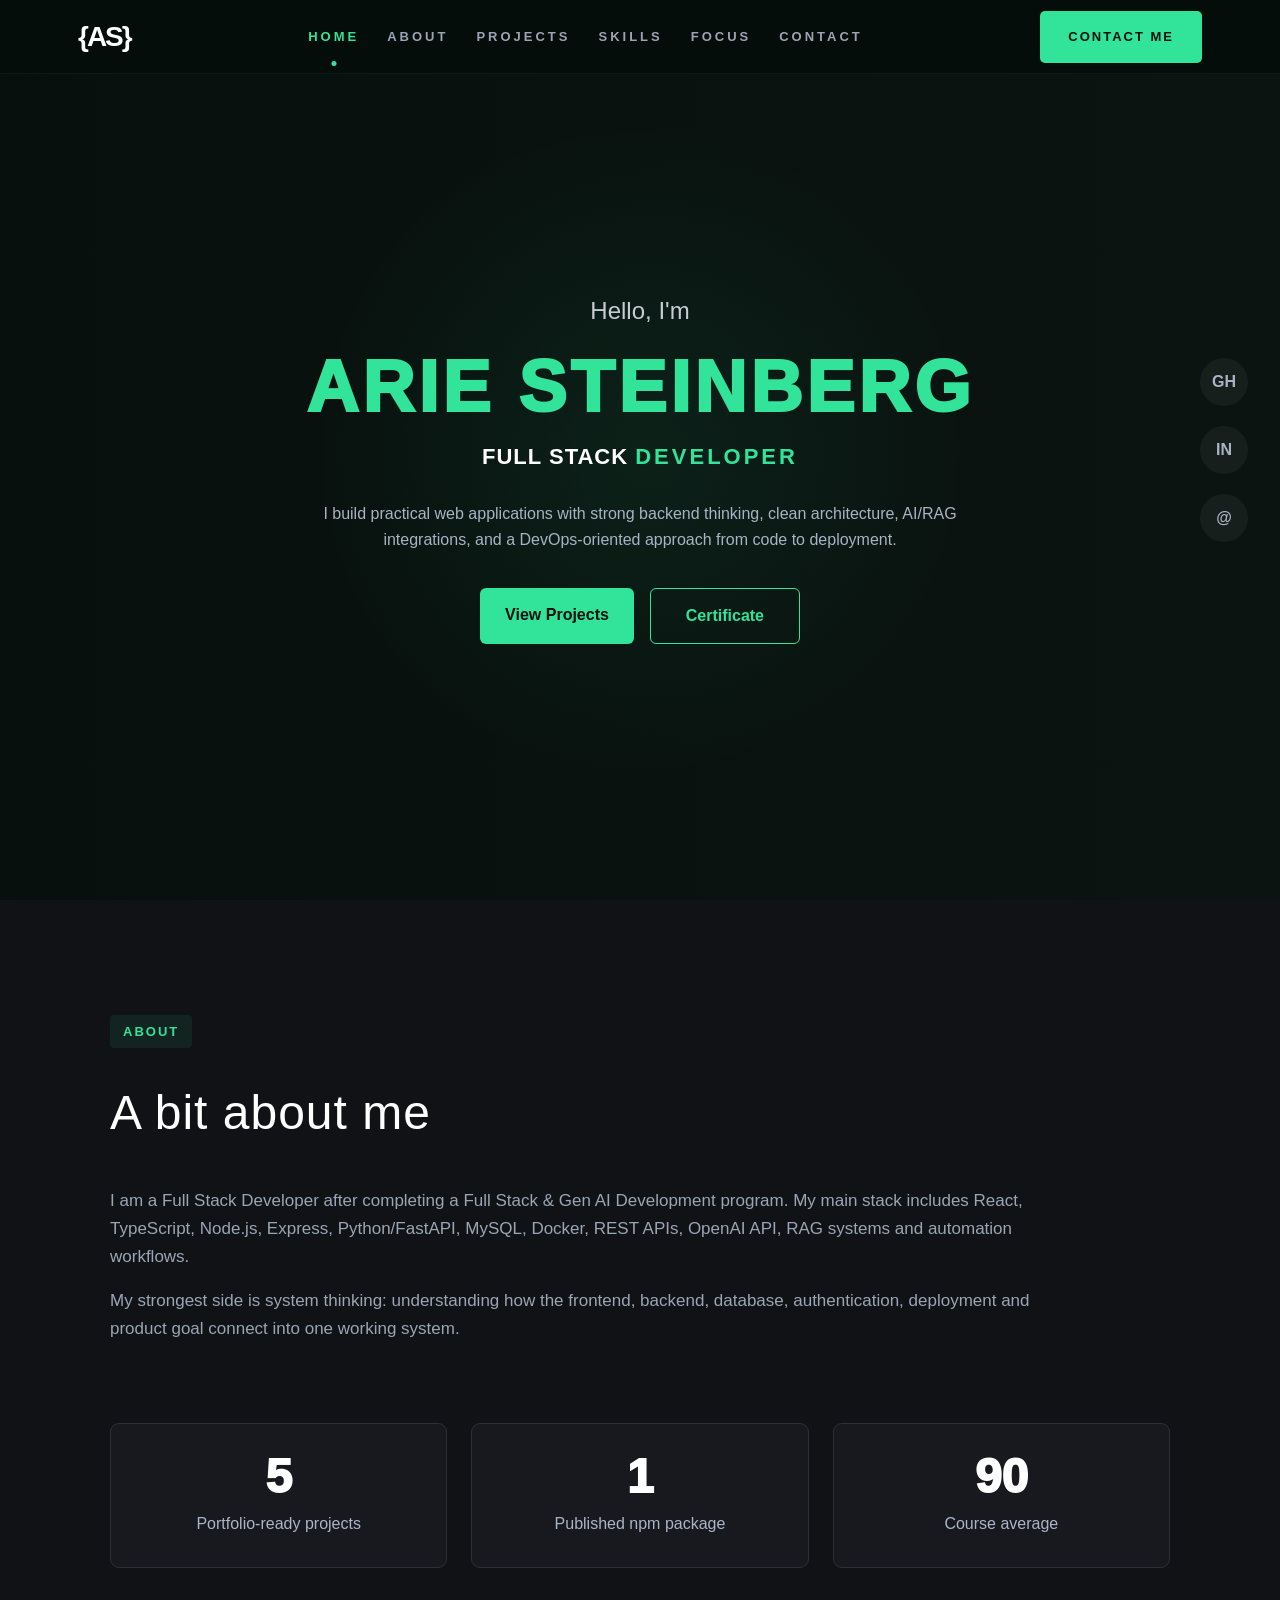
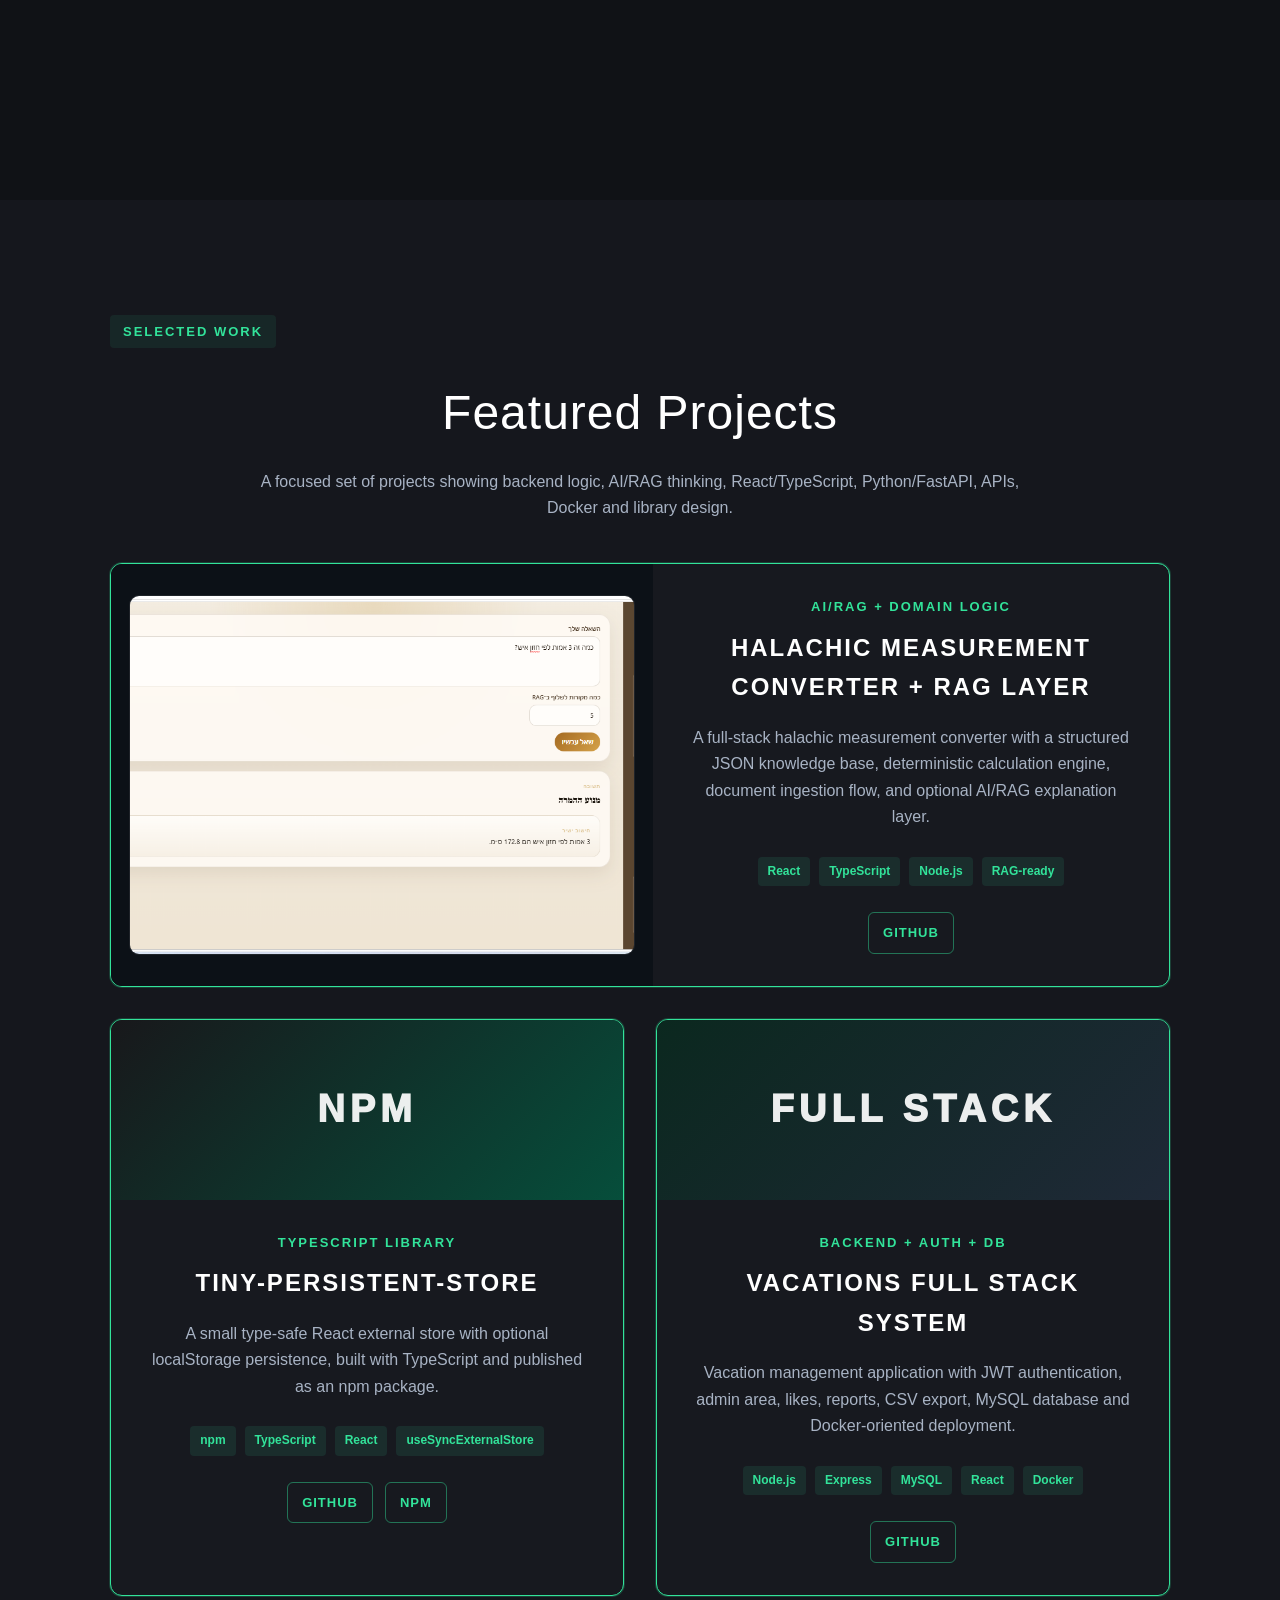
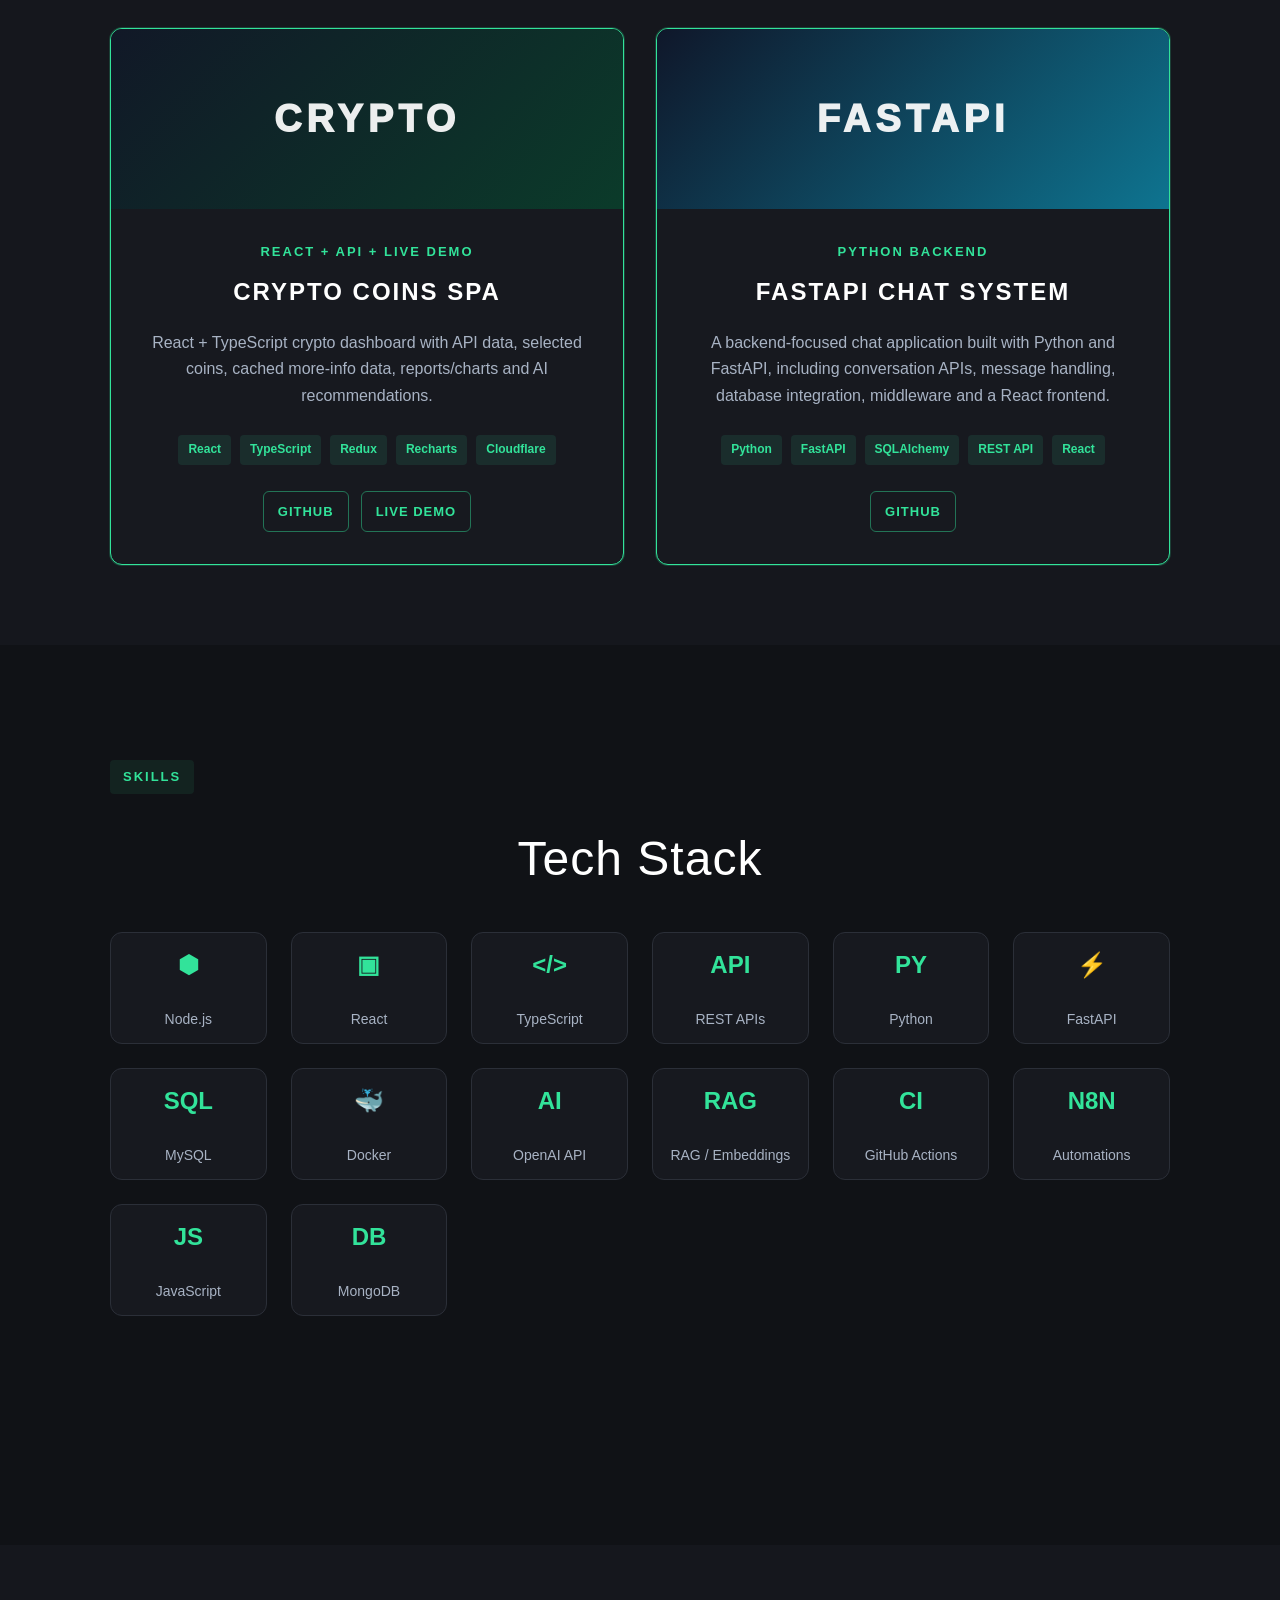
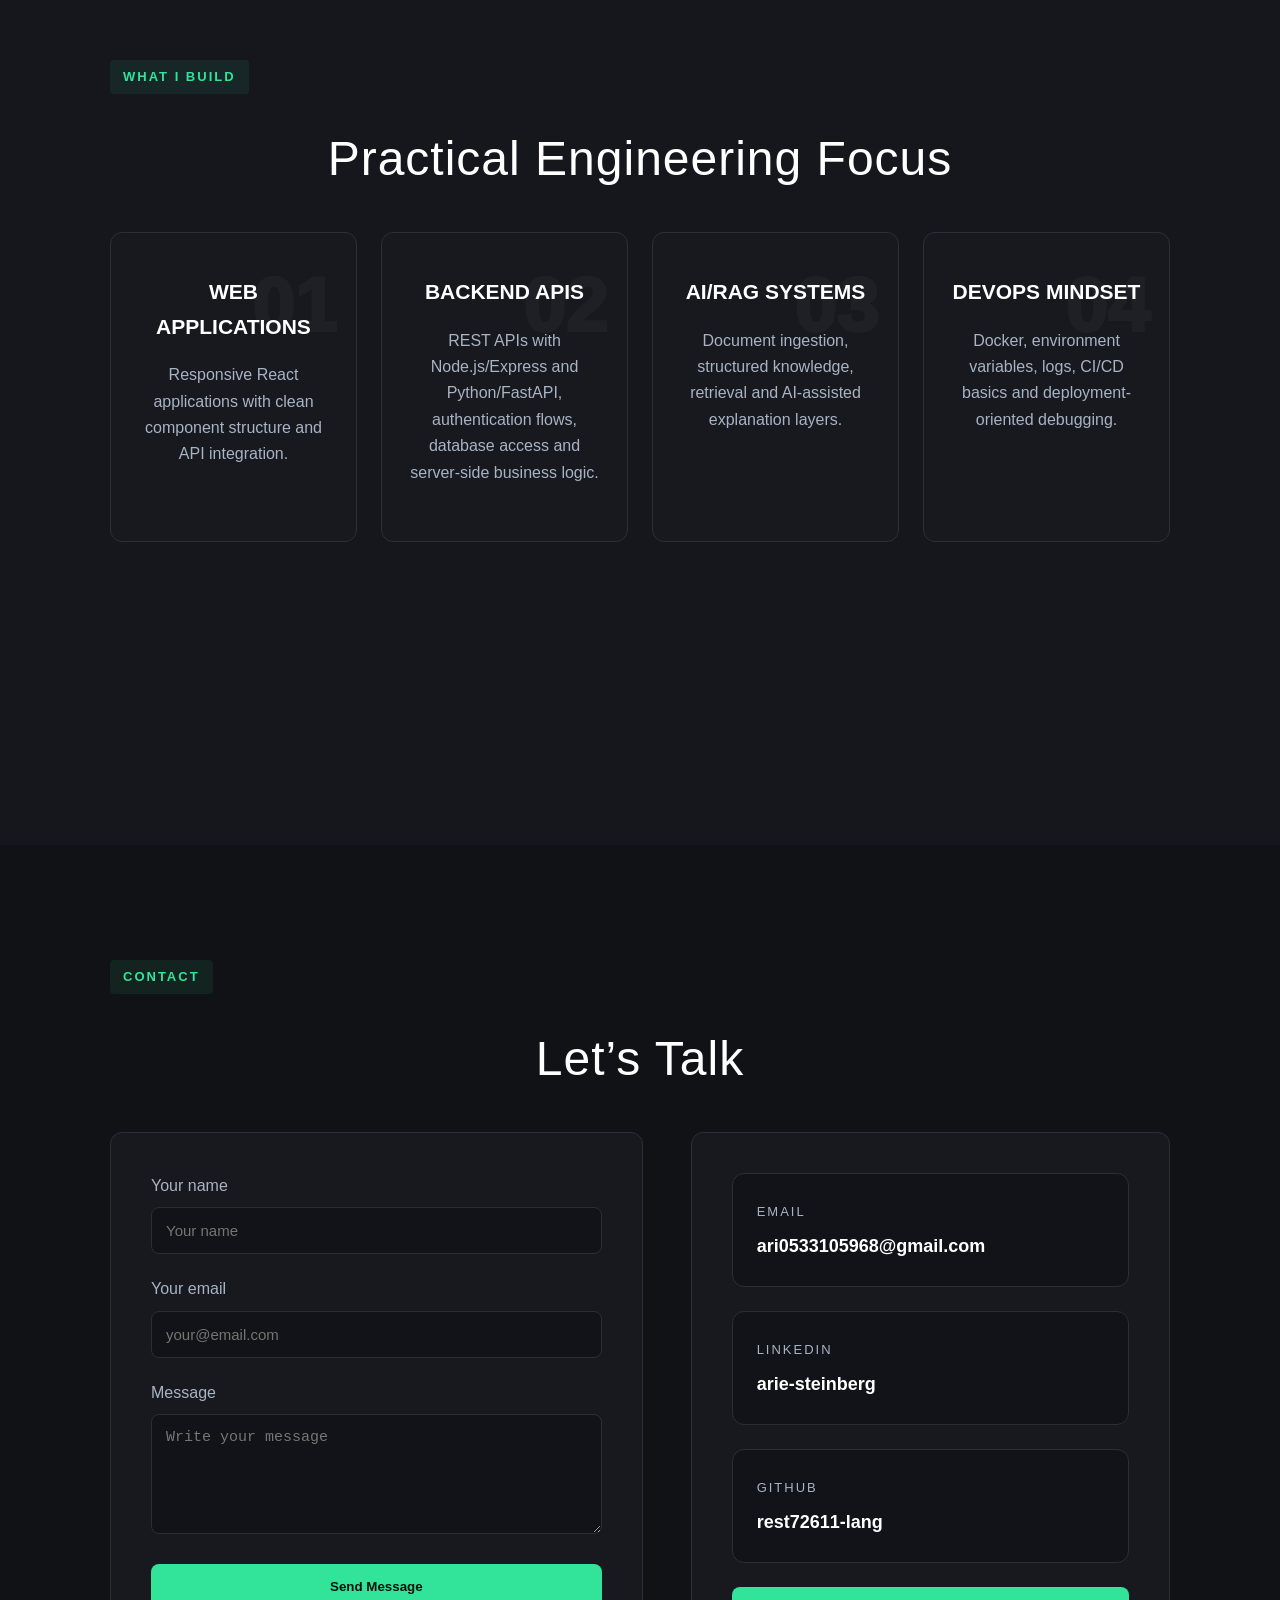
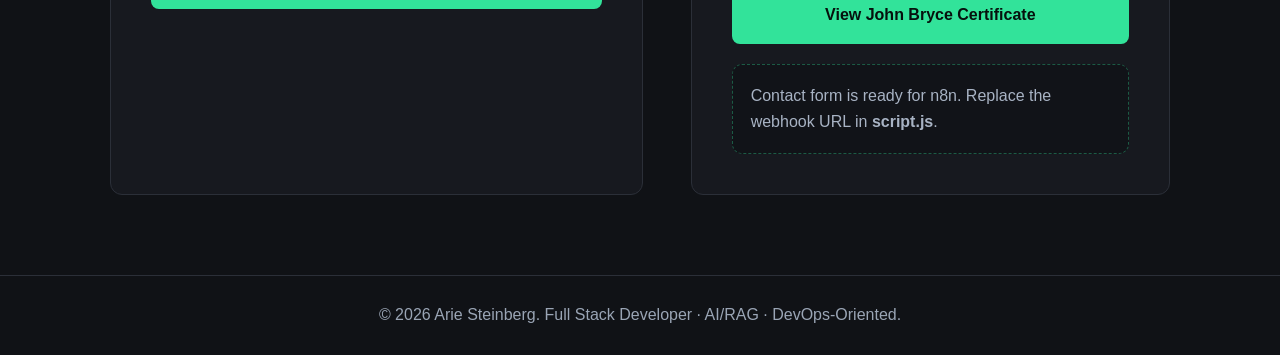
==== index.html @ d35e1383 "Connect contact form to n8n production webhook" ====
<!DOCTYPE html>
<html lang="en">
<head>
  <meta charset="UTF-8" />
  <meta name="viewport" content="width=device-width, initial-scale=1.0" />
  <meta name="description" content="Arie Steinberg - Full Stack Developer focused on React, TypeScript, Node.js, Python/FastAPI, Backend, AI/RAG systems and DevOps-oriented development." />
  <title>Arie Steinberg | Full Stack Developer</title>
  <link rel="stylesheet" href="./styles.css" />
</head>
<body>
  <header class="header">
    <nav class="nav">
      <a href="#home" class="brand">{AS}</a>
      <button class="menu-button" id="menuButton" aria-label="Open menu"><span></span><span></span><span></span></button>
      <div class="nav-links" id="navLinks">
        <a href="#home" class="active">Home</a>
        <a href="#about">About</a>
        <a href="#projects">Projects</a>
        <a href="#skills">Skills</a>
        <a href="#focus">Focus</a>
        <a href="#contact">Contact</a>
      </div>
      <a class="hire-button" href="#contact">Contact Me</a>
    </nav>
  </header>

  <aside class="side-social">
    <a href="https://github.com/rest72611-lang" target="_blank" rel="noreferrer">GH</a>
    <a href="https://www.linkedin.com/in/arie-steinberg-68500a358/" target="_blank" rel="noreferrer">IN</a>
    <a href="mailto:ari0533105968@gmail.com">@</a>
  </aside>

  <main>
    <section id="home" class="hero section">
      <div class="hero-inner">
        <p class="hello">Hello, I'm</p>
        <h1>ARIE STEINBERG</h1>
        <h2>FULL STACK <span>DEVELOPER</span></h2>
        <p class="hero-text">
          I build practical web applications with strong backend thinking, clean architecture,
          AI/RAG integrations, and a DevOps-oriented approach from code to deployment.
        </p>
        <div class="hero-actions">
          <a href="#projects" class="primary-btn">View Projects</a>
          <a href="https://cert.johnbryce.co.il/?id=4pZmQC36uR4WthyLgA3B" target="_blank" rel="noreferrer" class="outline-btn">Certificate</a>
        </div>
      </div>
    </section>

    <section id="about" class="section page-section">
      <div class="container">
        <span class="tag">ABOUT</span>
        <h2 class="section-title">A bit about me</h2>
        <p class="wide-text">
          I am a Full Stack Developer after completing a Full Stack & Gen AI Development program.
          My main stack includes React, TypeScript, Node.js, Express, Python/FastAPI, MySQL, Docker, REST APIs,
          OpenAI API, RAG systems and automation workflows.
        </p>
        <p class="wide-text">
          My strongest side is system thinking: understanding how the frontend, backend, database,
          authentication, deployment and product goal connect into one working system.
        </p>
        <div class="stats-grid">
          <div class="stat-card"><strong>5</strong><span>Portfolio-ready projects</span></div>
          <div class="stat-card"><strong>1</strong><span>Published npm package</span></div>
          <div class="stat-card"><strong>90</strong><span>Course average</span></div>
        </div>
      </div>
    </section>

    <section id="projects" class="section page-section alt">
      <div class="container">
        <span class="tag">SELECTED WORK</span>
        <h2 class="section-title center">Featured Projects</h2>
        <p class="section-lead">
          A focused set of projects showing backend logic, AI/RAG thinking, React/TypeScript, Python/FastAPI, APIs, Docker and library design.
        </p>

        <div class="projects-grid">
          <article class="project-card featured wide-card">
            <div class="project-media image-media"><img src="./assets/halachic-demo.png" alt="Halachic Measurement Converter demo screenshot"></div>
            <div class="project-content">
              <p class="project-label">AI/RAG + Domain Logic</p>
              <h3>Halachic Measurement Converter + RAG Layer</h3>
              <p>
                A full-stack halachic measurement converter with a structured JSON knowledge base,
                deterministic calculation engine, document ingestion flow, and optional AI/RAG explanation layer.
              </p>
              <div class="chips"><span>React</span><span>TypeScript</span><span>Node.js</span><span>RAG-ready</span></div>
              <div class="project-actions">
                <a href="https://github.com/rest72611-lang/halachic-measurement-converter" target="_blank" rel="noreferrer">GitHub</a>
              </div>
            </div>
          </article>

          <article class="project-card featured">
            <div class="project-cover cover-store">NPM</div>
            <div class="project-content">
              <p class="project-label">TypeScript Library</p>
              <h3>tiny-persistent-store</h3>
              <p>
                A small type-safe React external store with optional localStorage persistence,
                built with TypeScript and published as an npm package.
              </p>
              <div class="chips"><span>npm</span><span>TypeScript</span><span>React</span><span>useSyncExternalStore</span></div>
              <div class="project-actions">
                <a href="https://github.com/rest72611-lang/tiny-persistent-store" target="_blank" rel="noreferrer">GitHub</a>
                <a href="https://www.npmjs.com/package/tiny-persistent-store" target="_blank" rel="noreferrer">npm</a>
              </div>
            </div>
          </article>

          <article class="project-card featured">
            <div class="project-cover cover-vacations">FULL STACK</div>
            <div class="project-content">
              <p class="project-label">Backend + Auth + DB</p>
              <h3>Vacations Full Stack System</h3>
              <p>
                Vacation management application with JWT authentication, admin area,
                likes, reports, CSV export, MySQL database and Docker-oriented deployment.
              </p>
              <div class="chips"><span>Node.js</span><span>Express</span><span>MySQL</span><span>React</span><span>Docker</span></div>
              <div class="project-actions">
                <a href="https://github.com/rest72611-lang/project-hotel" target="_blank" rel="noreferrer">GitHub</a>
              </div>
            </div>
          </article>

          <article class="project-card featured">
            <div class="project-cover cover-crypto">CRYPTO</div>
            <div class="project-content">
              <p class="project-label">React + API + Live Demo</p>
              <h3>Crypto Coins SPA</h3>
              <p>
                React + TypeScript crypto dashboard with API data, selected coins,
                cached more-info data, reports/charts and AI recommendations.
              </p>
              <div class="chips"><span>React</span><span>TypeScript</span><span>Redux</span><span>Recharts</span><span>Cloudflare</span></div>
              <div class="project-actions">
                <a href="https://github.com/rest72611-lang/crypto-coins-spa" target="_blank" rel="noreferrer">GitHub</a>
                <a href="https://f3658530.crypto-coins-spa.pages.dev/home" target="_blank" rel="noreferrer">Live Demo</a>
              </div>
            </div>
          </article>

          <article class="project-card featured">
            <div class="project-cover cover-fastapi">FASTAPI</div>
            <div class="project-content">
              <p class="project-label">Python Backend</p>
              <h3>FastAPI Chat System</h3>
              <p>
                A backend-focused chat application built with Python and FastAPI, including conversation APIs,
                message handling, database integration, middleware and a React frontend.
              </p>
              <div class="chips"><span>Python</span><span>FastAPI</span><span>SQLAlchemy</span><span>REST API</span><span>React</span></div>
              <div class="project-actions">
                <a href="https://github.com/rest72611-lang/chat-system" target="_blank" rel="noreferrer">GitHub</a>
              </div>
            </div>
          </article>
        </div>
      </div>
    </section>

    <section id="skills" class="section page-section">
      <div class="container">
        <span class="tag">SKILLS</span>
        <h2 class="section-title center">Tech Stack</h2>
        <div class="skills-grid">
          <div class="skill-card"><span>⬢</span><p>Node.js</p></div>
          <div class="skill-card"><span>▣</span><p>React</p></div>
          <div class="skill-card"><span>&lt;/&gt;</span><p>TypeScript</p></div>
          <div class="skill-card"><span>API</span><p>REST APIs</p></div>
          <div class="skill-card"><span>PY</span><p>Python</p></div>
          <div class="skill-card"><span>⚡</span><p>FastAPI</p></div>
          <div class="skill-card"><span>SQL</span><p>MySQL</p></div>
          <div class="skill-card"><span>🐳</span><p>Docker</p></div>
          <div class="skill-card"><span>AI</span><p>OpenAI API</p></div>
          <div class="skill-card"><span>RAG</span><p>RAG / Embeddings</p></div>
          <div class="skill-card"><span>CI</span><p>GitHub Actions</p></div>
          <div class="skill-card"><span>N8N</span><p>Automations</p></div>
          <div class="skill-card"><span>JS</span><p>JavaScript</p></div>
          <div class="skill-card"><span>DB</span><p>MongoDB</p></div>
        </div>
      </div>
    </section>

    <section id="focus" class="section page-section alt">
      <div class="container">
        <span class="tag">WHAT I BUILD</span>
        <h2 class="section-title center">Practical Engineering Focus</h2>
        <div class="services-grid">
          <div class="service-card"><span>01</span><h3>Web Applications</h3><p>Responsive React applications with clean component structure and API integration.</p></div>
          <div class="service-card"><span>02</span><h3>Backend APIs</h3><p>REST APIs with Node.js/Express and Python/FastAPI, authentication flows, database access and server-side business logic.</p></div>
          <div class="service-card"><span>03</span><h3>AI/RAG Systems</h3><p>Document ingestion, structured knowledge, retrieval and AI-assisted explanation layers.</p></div>
          <div class="service-card"><span>04</span><h3>DevOps Mindset</h3><p>Docker, environment variables, logs, CI/CD basics and deployment-oriented debugging.</p></div>
        </div>
      </div>
    </section>

    <section id="contact" class="section page-section">
      <div class="container">
        <span class="tag">CONTACT</span>
        <h2 class="section-title center">Let’s Talk</h2>
        <div class="contact-grid">
          <form class="contact-form" id="contactForm">
            <label>Your name<input name="name" type="text" placeholder="Your name" required /></label>
            <label>Your email<input name="email" type="email" placeholder="your@email.com" required /></label>
            <label>Message<textarea name="message" placeholder="Write your message" required></textarea></label>
            <button type="submit" id="submitButton">Send Message</button>
            <p class="form-status" id="formStatus"></p>
          </form>
          <div class="contact-info">
            <div class="contact-box"><span>EMAIL</span><strong>ari0533105968@gmail.com</strong></div>
            <div class="contact-box"><span>LINKEDIN</span><strong>arie-steinberg</strong></div>
            <div class="contact-box"><span>GITHUB</span><strong>rest72611-lang</strong></div>
            <a class="certificate" href="https://cert.johnbryce.co.il/?id=4pZmQC36uR4WthyLgA3B" target="_blank" rel="noreferrer">View John Bryce Certificate</a>
            <div class="n8n-note">Contact form is ready for n8n. Replace the webhook URL in <strong>script.js</strong>.</div>
          </div>
        </div>
      </div>
    </section>
  </main>

  <footer class="footer"><p>© <span id="year"></span> Arie Steinberg. Full Stack Developer · AI/RAG · DevOps-Oriented.</p></footer>
  <script src="./script.js"></script>
</body>
</html>
---- styles.css ----
*{box-sizing:border-box;margin:0;padding:0}:root{--bg:#101216;--card:#17191f;--border:#2b2f38;--muted:#9aa5b5;--text:#fff;--green:#32e39a}html{scroll-behavior:smooth}body{font-family:Arial,Helvetica,sans-serif;background:var(--bg);color:var(--text);line-height:1.65}a{text-decoration:none;color:inherit}.header{position:fixed;inset:0 0 auto 0;height:74px;background:rgba(5,14,11,.96);border-bottom:1px solid rgba(50,227,154,.08);z-index:100;backdrop-filter:blur(12px)}.nav{height:74px;max-width:1180px;margin:0 auto;padding:0 28px;display:flex;align-items:center;justify-content:space-between;gap:24px}.brand{font-size:28px;font-weight:900;letter-spacing:-2px}.nav-links{display:flex;align-items:center;gap:28px;color:var(--muted);text-transform:uppercase;font-size:13px;font-weight:800;letter-spacing:3px}.nav-links a{position:relative;transition:.2s}.nav-links a:hover,.nav-links a.active{color:var(--green)}.nav-links a.active:after{content:"";position:absolute;left:50%;bottom:-18px;width:5px;height:5px;background:var(--green);border-radius:50%;transform:translateX(-50%)}.hire-button{background:var(--green);color:#06110d;padding:15px 28px;border-radius:5px;text-transform:uppercase;font-size:13px;font-weight:800;letter-spacing:2px}.menu-button{display:none;background:transparent;border:0;cursor:pointer}.menu-button span{display:block;width:28px;height:2px;background:var(--text);margin:6px 0}.section{min-height:100vh;padding:115px 0 80px}.container{width:min(1060px,calc(100% - 40px));margin:0 auto}.hero{background:radial-gradient(circle at center,rgba(50,227,154,.07),transparent 42%),linear-gradient(90deg,#07100d,#0b1411);display:flex;align-items:center;justify-content:center;text-align:center}.hero-inner{width:min(720px,calc(100% - 40px))}.hello{color:#c7cbd3;font-size:24px;margin-bottom:20px}.hero h1{font-size:clamp(42px,7vw,72px);color:var(--green);letter-spacing:4px;line-height:1;font-weight:950;margin-bottom:16px;text-transform:uppercase}.hero h2{font-size:22px;letter-spacing:1px;margin-bottom:26px}.hero h2 span{color:var(--green);font-weight:900;letter-spacing:3px}.hero-text{color:#a8b3c4;font-size:16px;max-width:650px;margin:0 auto 34px}.hero-actions{display:flex;justify-content:center;gap:16px;flex-wrap:wrap}.primary-btn,.outline-btn{min-width:150px;padding:14px 25px;border-radius:6px;font-weight:700}.primary-btn{background:var(--green);color:#07110d}.outline-btn{border:1px solid var(--green);color:var(--green)}.scroll-down{margin-top:70px;color:#a8b3c4;font-size:12px;letter-spacing:4px}.mouse{width:22px;height:38px;border:2px solid #8d98aa;border-radius:14px;margin:0 auto 12px;position:relative}.mouse span{position:absolute;left:50%;top:7px;width:4px;height:4px;transform:translateX(-50%);background:var(--green);border-radius:50%}.page-section{background:var(--bg)}.page-section.alt{background:#15171d}.tag{display:inline-block;background:rgba(50,227,154,.08);color:var(--green);padding:6px 13px;border-radius:4px;font-size:13px;font-weight:900;letter-spacing:2px;margin-bottom:25px}.section-title{font-size:clamp(32px,5vw,48px);margin-bottom:34px;letter-spacing:1px;font-weight:500}.section-title.center,.center{text-align:center}.wide-text{color:var(--muted);font-size:17px;max-width:950px;margin-bottom:16px}.stats-grid{display:grid;grid-template-columns:repeat(3,1fr);gap:24px;margin-top:80px}.stat-card{background:var(--card);border:1px solid var(--border);border-radius:9px;min-height:145px;display:grid;place-items:center;text-align:center;padding:24px}.stat-card strong{display:block;color:var(--text);font-size:48px;line-height:1;font-weight:950}.stat-card strong:after{content:"+";color:var(--green)}.stat-card span{color:#aab5c8}.lab-box{border:1px solid var(--border);border-radius:12px;padding:46px;text-align:center;color:#a8b3c4;font-size:17px;margin:40px 0 50px}.lab-box p+p{margin-top:24px}.infra-grid{display:grid;grid-template-columns:repeat(3,1fr);gap:34px 48px}.infra-item{display:flex;align-items:center;gap:18px}.icon{width:50px;height:50px;border-radius:10px;display:grid;place-items:center;background:rgba(50,227,154,.12);color:var(--green);font-weight:900}.infra-item span{display:block;color:#a8b3c4;font-size:15px}.infra-item strong{display:block;font-size:18px}.analytics-title{border-top:1px solid var(--border);margin-top:60px;padding-top:40px;font-size:20px;font-weight:700}.analytics-title span{display:inline-block;width:9px;height:9px;background:var(--green);border-radius:50%;margin-right:10px}.analytics-grid{display:grid;grid-template-columns:repeat(4,1fr);gap:24px;margin-top:28px}.analytics-card{background:var(--card);border:1px solid var(--border);border-radius:9px;padding:24px}.analytics-card span{color:#aac2d8}.analytics-card strong{display:block;font-size:26px;margin:12px 0}.progress{height:6px;background:#2b3038;border-radius:99px;overflow:hidden}.progress i{display:block;height:100%;background:var(--green)}.w82{width:82%}.w70{width:70%}.w76{width:76%}.w64{width:64%}.projects-grid{display:grid;grid-template-columns:repeat(2,1fr);gap:32px}.project-card{background:var(--card);border:1px solid var(--border);border-radius:12px;overflow:hidden}.project-card.featured{border-color:var(--green);box-shadow:0 0 0 1px rgba(50,227,154,.2)}.project-cover{min-height:180px;display:grid;place-items:center;font-size:38px;font-weight:950;letter-spacing:5px;color:rgba(255,255,255,.92)}.cover-crypto{background:linear-gradient(135deg,#111827,#0b3b2a)}.cover-vacations{background:linear-gradient(135deg,#0b281f,#1f2937)}.cover-rag{background:linear-gradient(135deg,#111827,#1e3a8a)}.cover-store{background:linear-gradient(135deg,#18181b,#064e3b)}.cover-fastapi{background:linear-gradient(135deg,#0f172a,#0e7490)}.cover-northwind{background:linear-gradient(135deg,#111827,#7c2d12)}.cover-yoga{background:linear-gradient(135deg,#1f2937,#365314)}.cover-fallback{background:linear-gradient(135deg,#111827,#581c87)}.project-content{padding:32px;text-align:center}.project-content h3{font-size:24px;margin-bottom:18px;text-transform:uppercase;letter-spacing:2px}.project-content p{color:#a8b3c4}.chips{display:flex;justify-content:center;gap:9px;flex-wrap:wrap;margin-top:26px}.chips span{background:rgba(50,227,154,.1);color:var(--green);font-size:12px;font-weight:800;padding:5px 10px;border-radius:4px}.skills-grid{display:grid;grid-template-columns:repeat(6,1fr);gap:24px}.skill-card{height:112px;background:var(--card);border:1px solid var(--border);border-radius:12px;display:grid;place-items:center;text-align:center}.skill-card span{color:var(--green);font-size:24px;font-weight:900}.skill-card p{color:#a8b3c4;font-size:14px}.services-grid{display:grid;grid-template-columns:repeat(4,1fr);gap:24px}.service-card{min-height:310px;background:var(--card);border:1px solid var(--border);border-radius:12px;padding:42px 28px;text-align:center;position:relative;overflow:hidden}.service-card span{position:absolute;right:20px;top:10px;font-size:76px;color:rgba(255,255,255,.03);font-weight:950}.service-card h3{font-size:21px;text-transform:uppercase;margin-bottom:18px}.service-card p{color:#a8b3c4}.built-title{text-align:center;margin:80px 0 34px;font-size:34px;font-weight:400}.built-grid{display:grid;grid-template-columns:repeat(4,1fr);gap:28px}.built-card{background:var(--card);border:1px solid var(--border);border-radius:12px;padding:28px;text-align:center}.built-card strong{display:block;font-size:20px}.built-card span{color:var(--muted)}.contact-grid{display:grid;grid-template-columns:1fr .9fr;gap:48px}.contact-form,.contact-info{background:var(--card);border:1px solid var(--border);border-radius:12px;padding:40px}.contact-form label{display:block;color:#a8b3c4;margin-bottom:22px}.contact-form input,.contact-form textarea{width:100%;background:#111318;border:1px solid #2a2e36;border-radius:8px;color:white;padding:14px;margin-top:8px;font-size:15px}.contact-form textarea{min-height:120px;resize:vertical}.contact-form button,.certificate{display:inline-block;width:100%;background:var(--green);color:#06110d;border:0;padding:15px;border-radius:8px;font-weight:900;cursor:pointer;text-align:center}.form-status{margin-top:14px;color:#a8b3c4}.contact-box{background:#111318;border:1px solid #2a2e36;border-radius:12px;padding:24px;margin-bottom:24px}.contact-box span{color:#a8b3c4;font-size:13px;letter-spacing:2px}.contact-box strong{display:block;margin-top:8px;font-size:18px;word-break:break-word}.n8n-note{margin-top:20px;color:#a8b3c4;background:#111318;border:1px dashed rgba(50,227,154,.35);padding:18px;border-radius:10px}.side-social{position:fixed;right:32px;top:50%;transform:translateY(-50%);display:grid;gap:20px;z-index:80}.side-social a,.back-top{width:48px;height:48px;display:grid;place-items:center;background:rgba(255,255,255,.05);border-radius:50%;color:#a8b3c4;font-weight:900}.side-social a:hover,.back-top:hover{color:var(--green)}.back-top{position:fixed;right:44px;bottom:34px;z-index:80;font-size:26px}.footer{text-align:center;color:var(--muted);padding:26px;border-top:1px solid var(--border)}@media (max-width:1100px){.services-grid{grid-template-columns:repeat(2,1fr)}}@media (max-width:980px){.menu-button{display:block}.nav-links{position:fixed;top:74px;left:0;right:0;background:rgba(5,14,11,.98);padding:24px;display:none;flex-direction:column;gap:22px;border-bottom:1px solid var(--border)}.nav-links.open{display:flex}.hire-button{display:none}.stats-grid,.infra-grid,.analytics-grid,.projects-grid,.skills-grid,.services-grid,.built-grid,.contact-grid{grid-template-columns:1fr}.side-social{display:none}}@media (max-width:560px){.nav{padding:0 18px}.section{padding-top:100px}.hero h1{font-size:40px}.hero-actions{flex-direction:column}.primary-btn,.outline-btn{width:100%}.lab-box,.contact-form,.contact-info{padding:24px}}.section-lead{color:#a8b3c4;text-align:center;max-width:780px;margin:-18px auto 42px}.wide-card{grid-column:1/-1;display:grid;grid-template-columns:1.05fr 1fr}.project-media{min-height:320px;background:#0c1117;display:grid;place-items:center;padding:18px}.image-media img{width:100%;height:100%;max-height:360px;object-fit:cover;border-radius:10px;border:1px solid rgba(255,255,255,.08)}.project-label{color:var(--green)!important;font-size:13px;text-transform:uppercase;letter-spacing:2px;font-weight:900;margin-bottom:10px}.project-actions{display:flex;gap:12px;justify-content:center;flex-wrap:wrap;margin-top:26px}.project-actions a{border:1px solid rgba(50,227,154,.45);color:var(--green);padding:9px 14px;border-radius:6px;font-size:13px;font-weight:900;text-transform:uppercase;letter-spacing:1px}.project-actions a:hover{background:var(--green);color:#06110d}.stat-card strong:after{content:""}.cover-store{background:linear-gradient(135deg,#18181b,#064e3b)}.cover-vacations{background:linear-gradient(135deg,#0b281f,#1f2937)}.cover-crypto{background:linear-gradient(135deg,#111827,#0b3b2a)}@media (max-width:980px){.wide-card{grid-column:auto;display:block}.project-media{min-height:220px}}
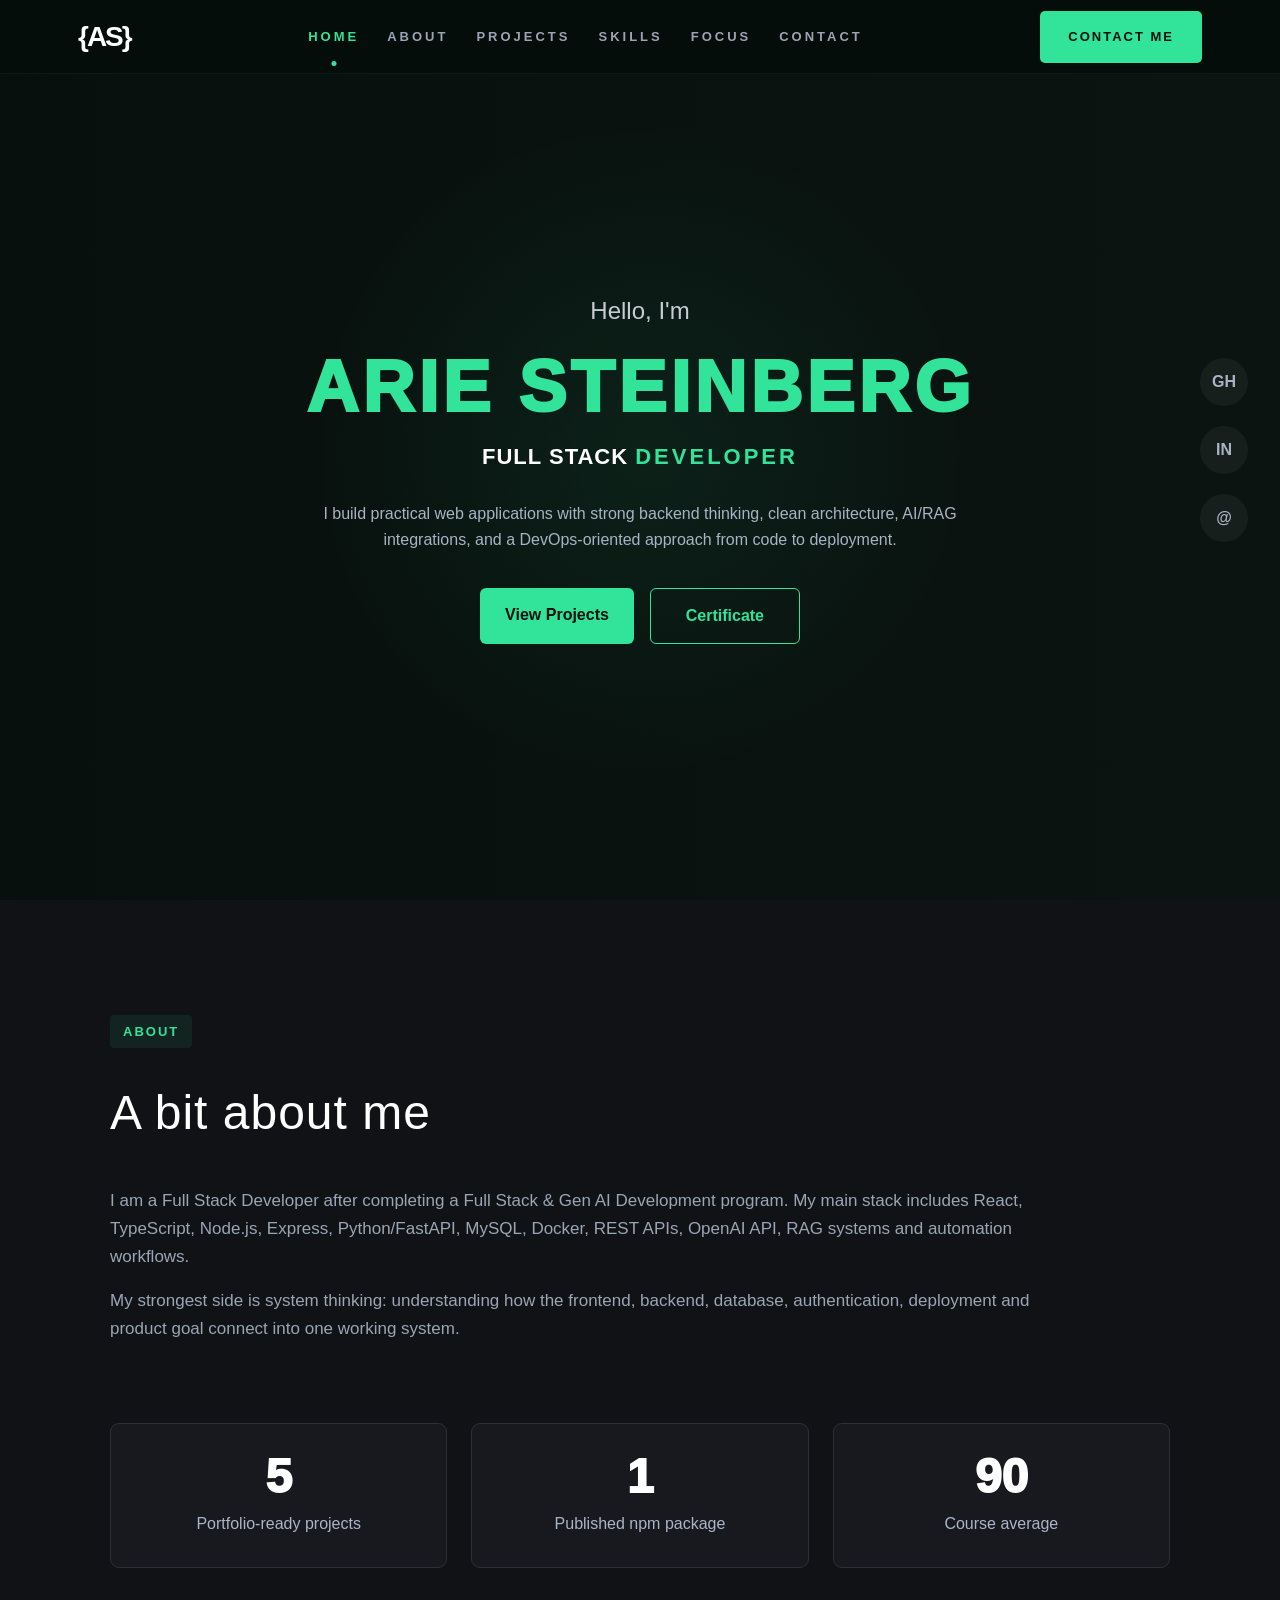
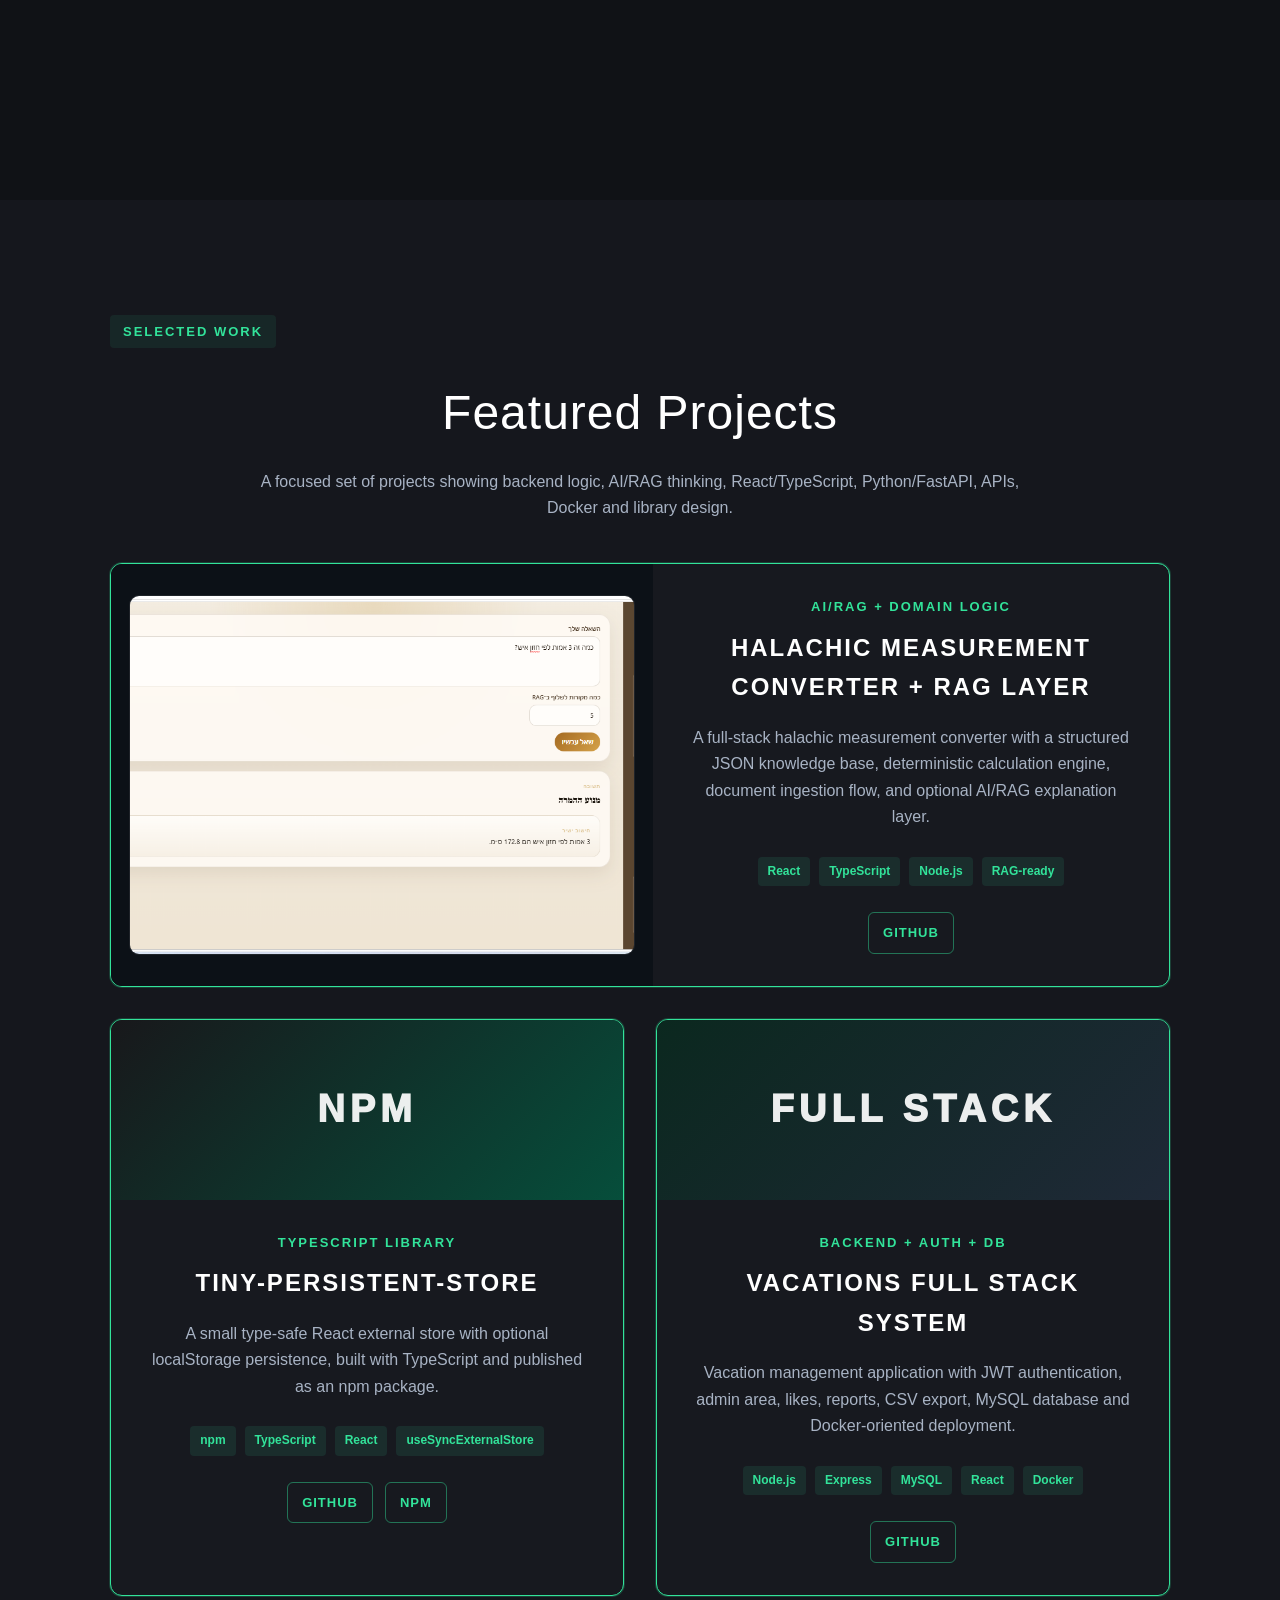
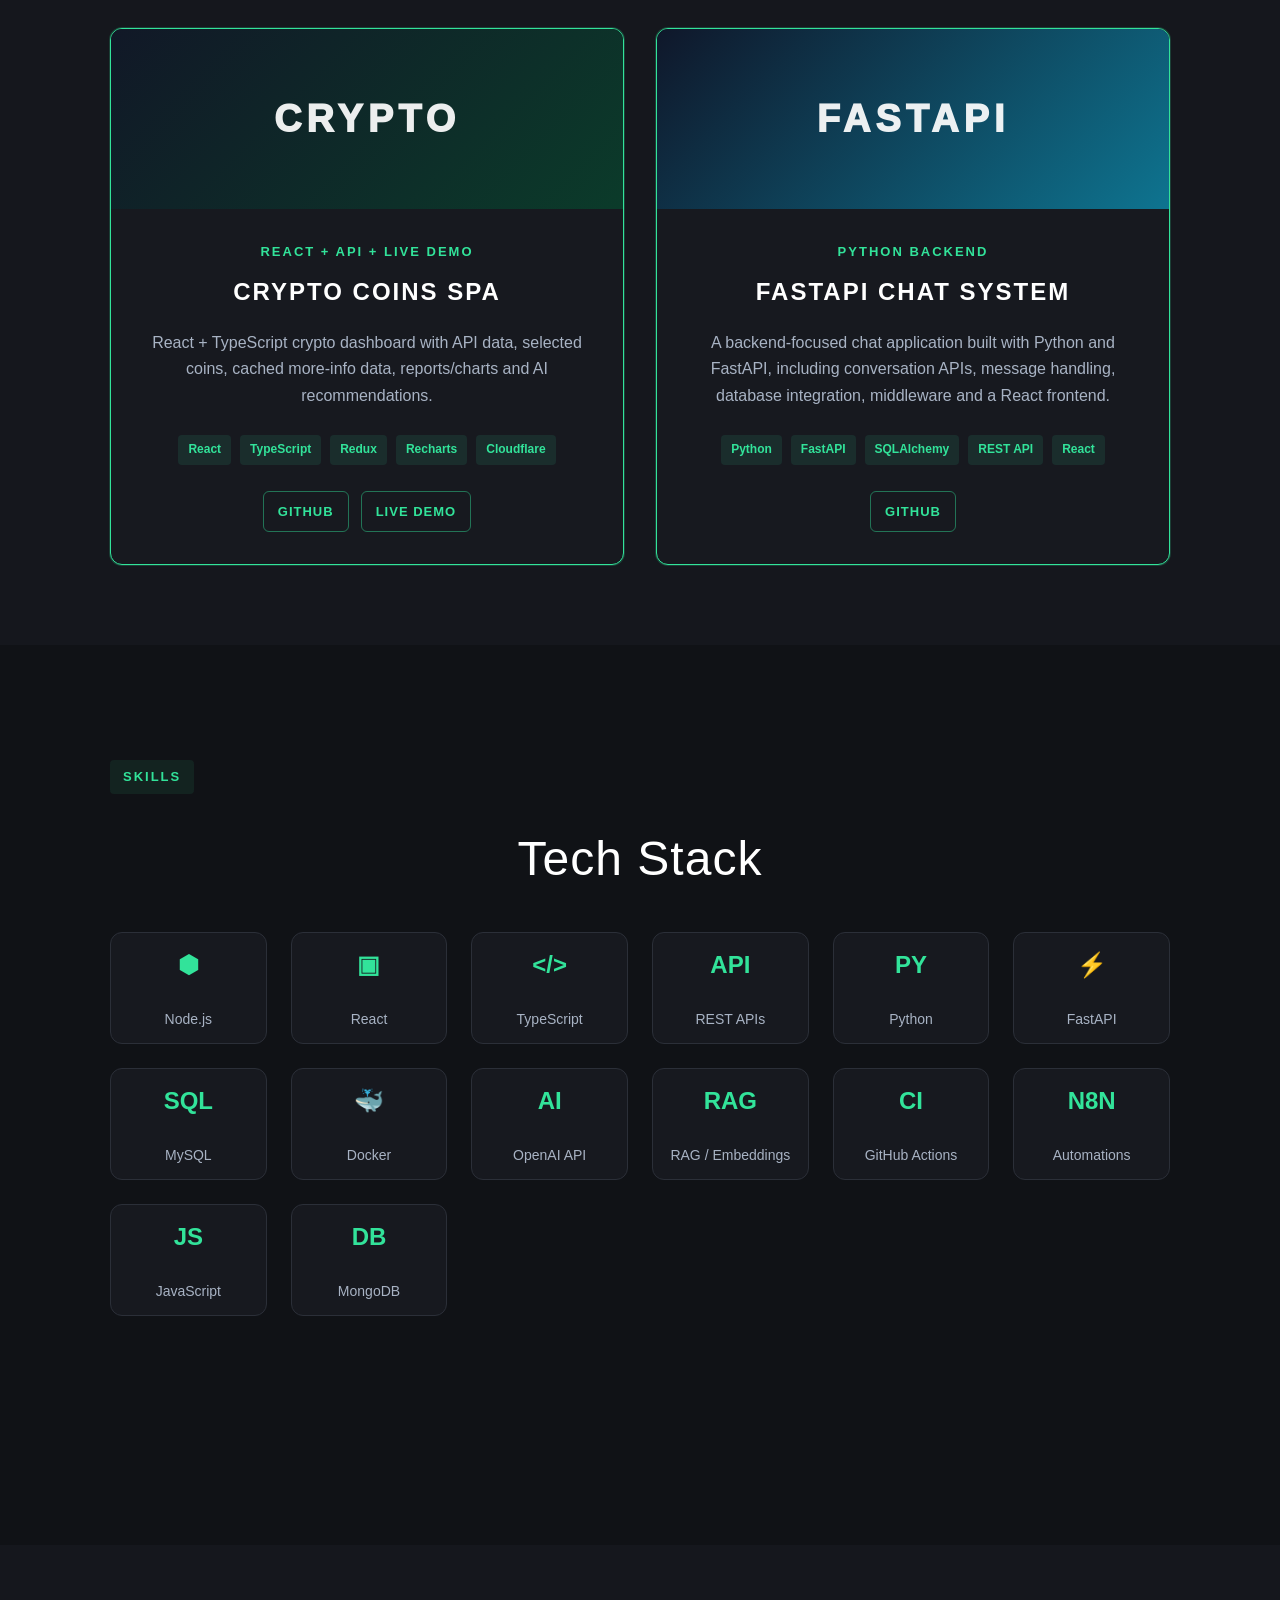
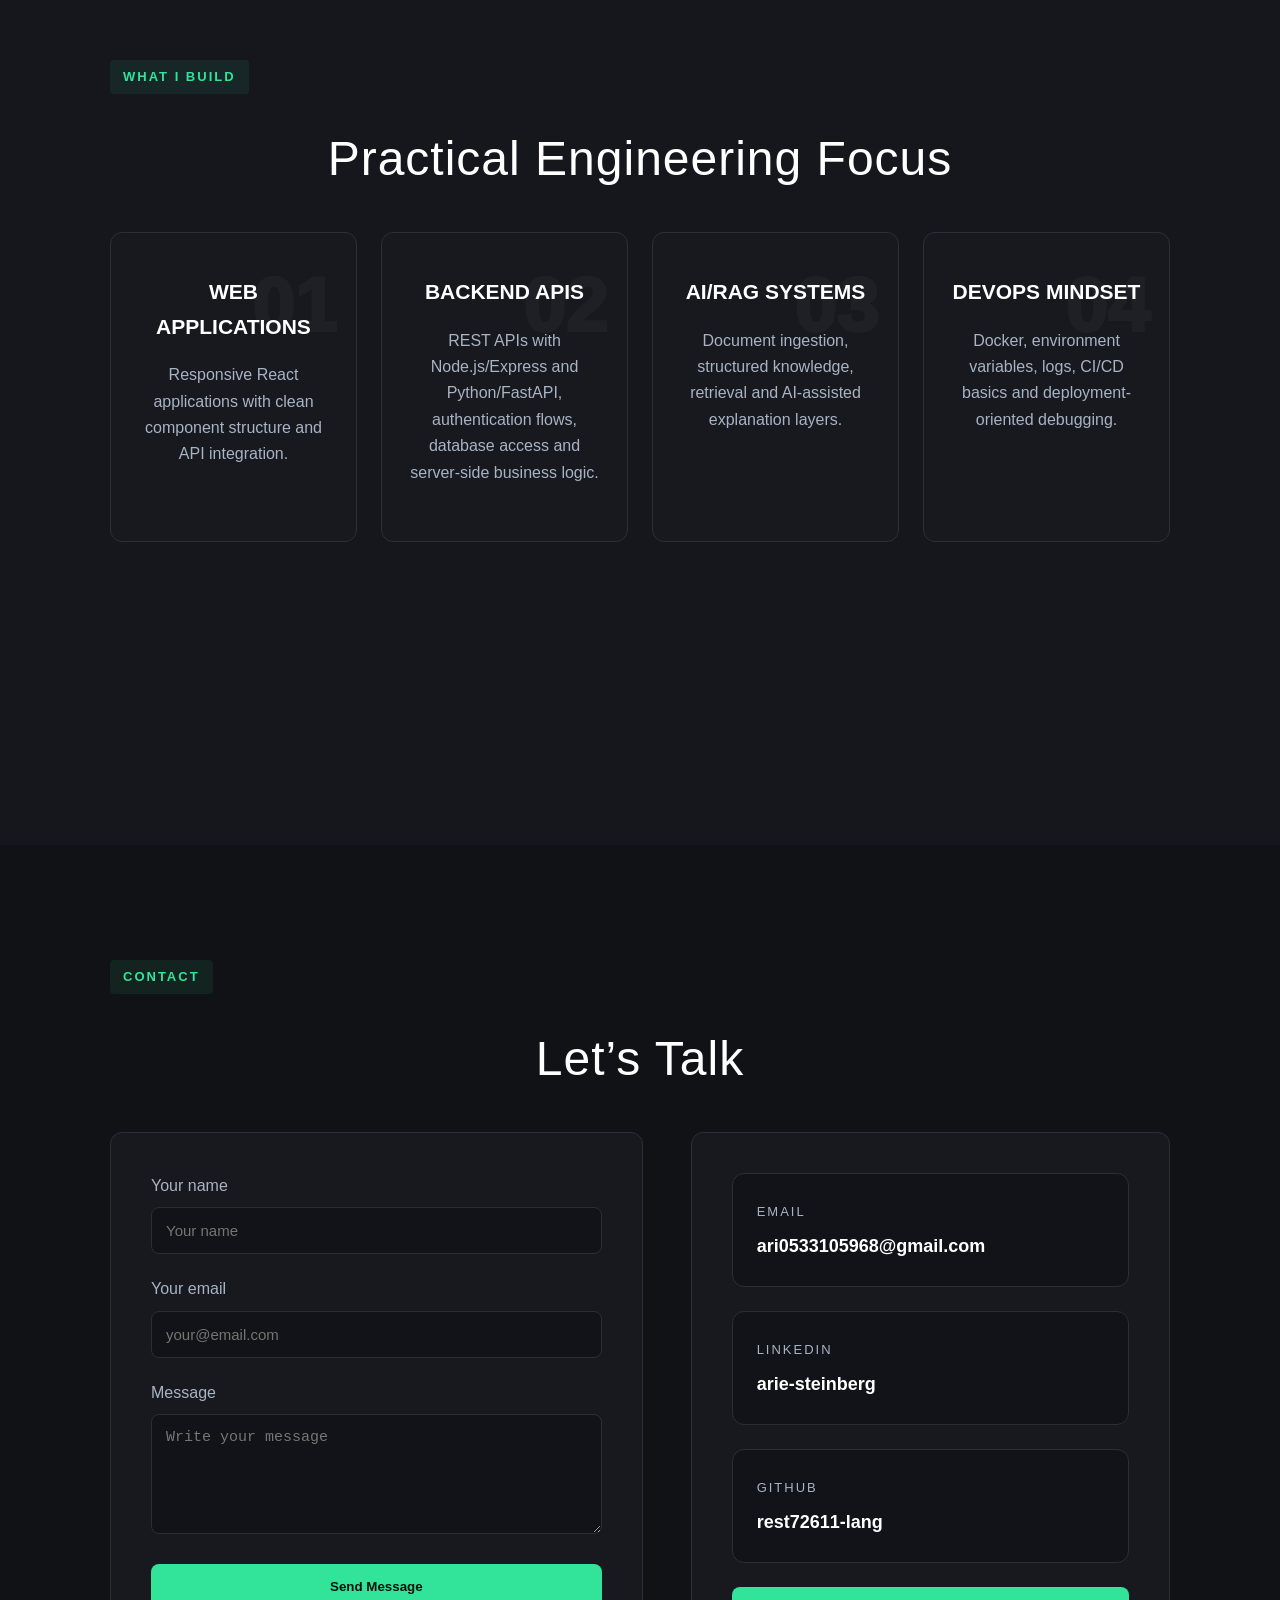
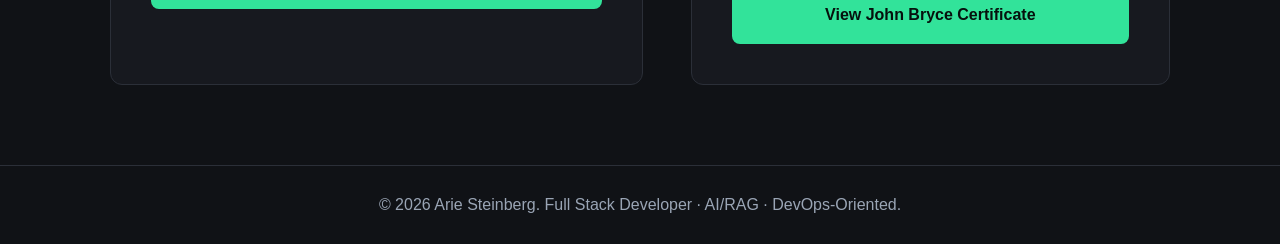
==== commit c662427b: "Remove n8n development note" ====
--- a/index.html
+++ b/index.html
@@ -215,7 +215,6 @@
             <div class="contact-box"><span>LINKEDIN</span><strong>arie-steinberg</strong></div>
             <div class="contact-box"><span>GITHUB</span><strong>rest72611-lang</strong></div>
             <a class="certificate" href="https://cert.johnbryce.co.il/?id=4pZmQC36uR4WthyLgA3B" target="_blank" rel="noreferrer">View John Bryce Certificate</a>
-            <div class="n8n-note">Contact form is ready for n8n. Replace the webhook URL in <strong>script.js</strong>.</div>
           </div>
         </div>
       </div>
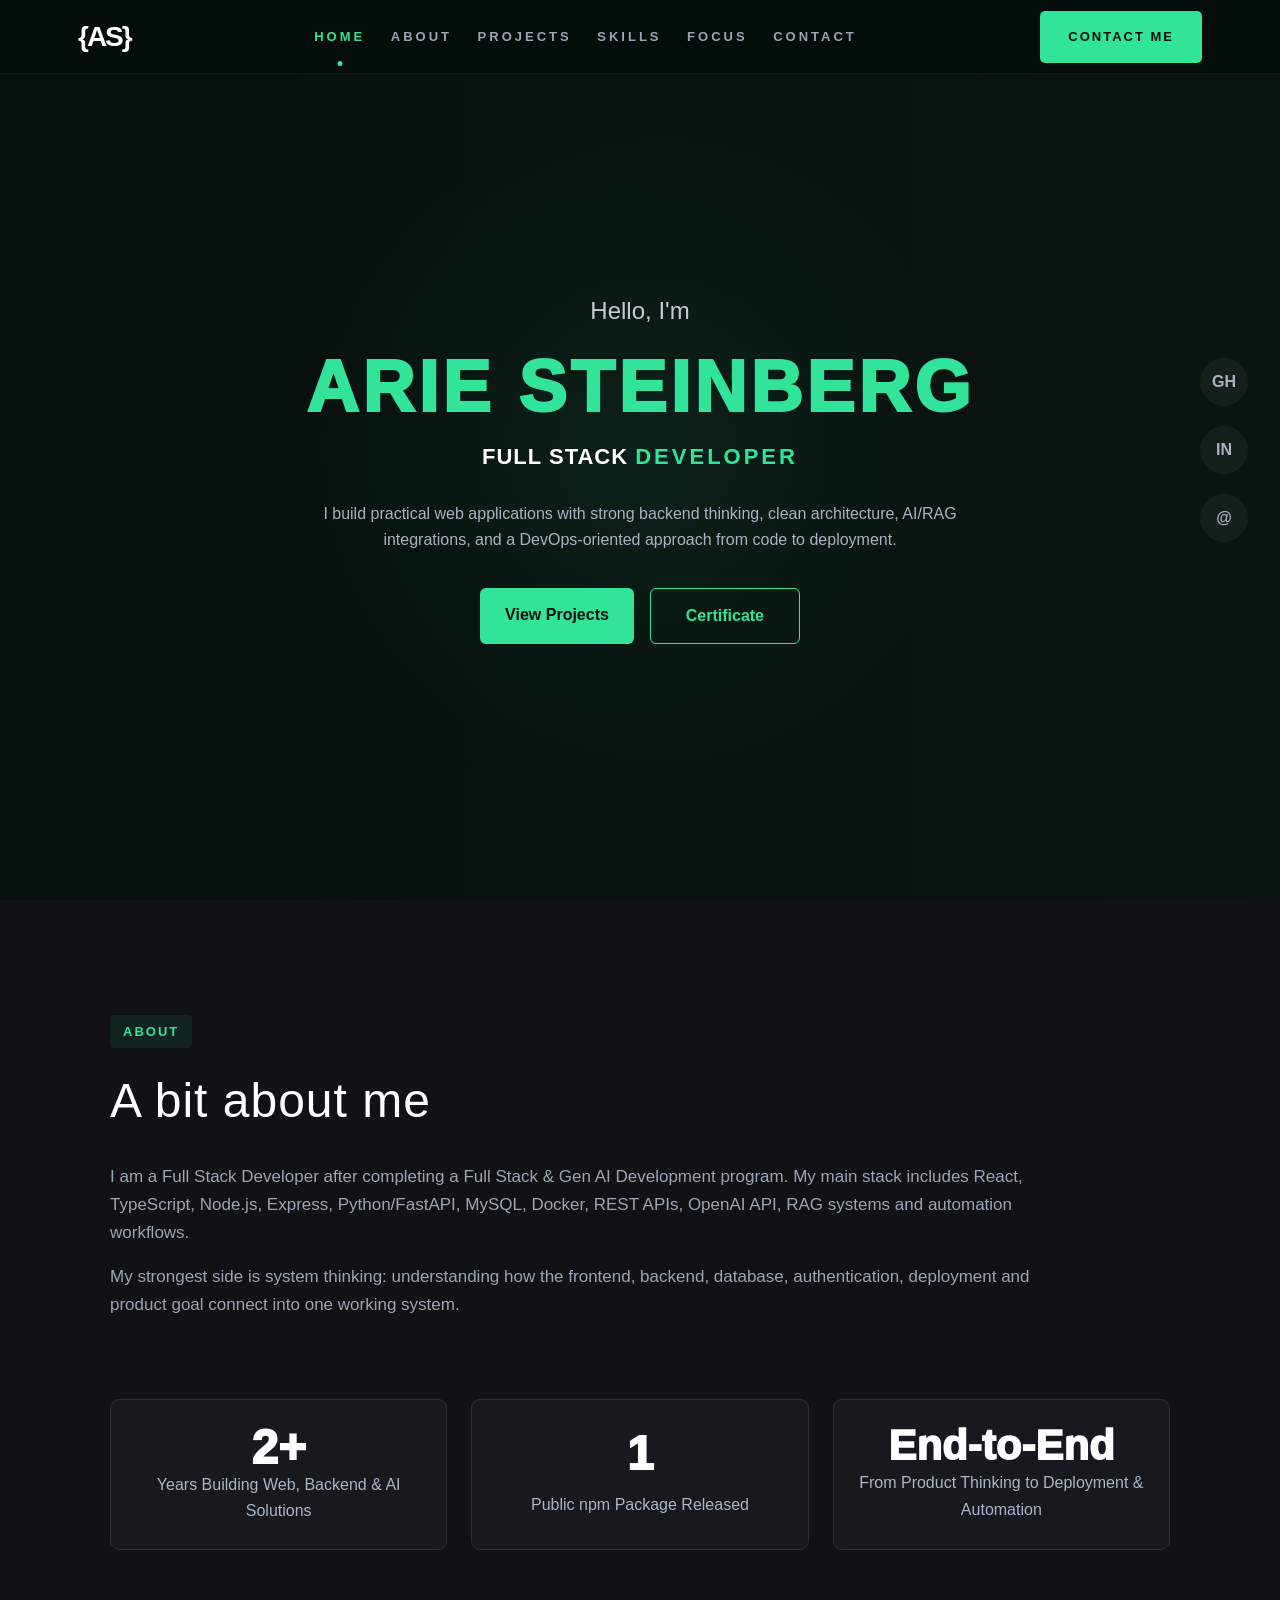
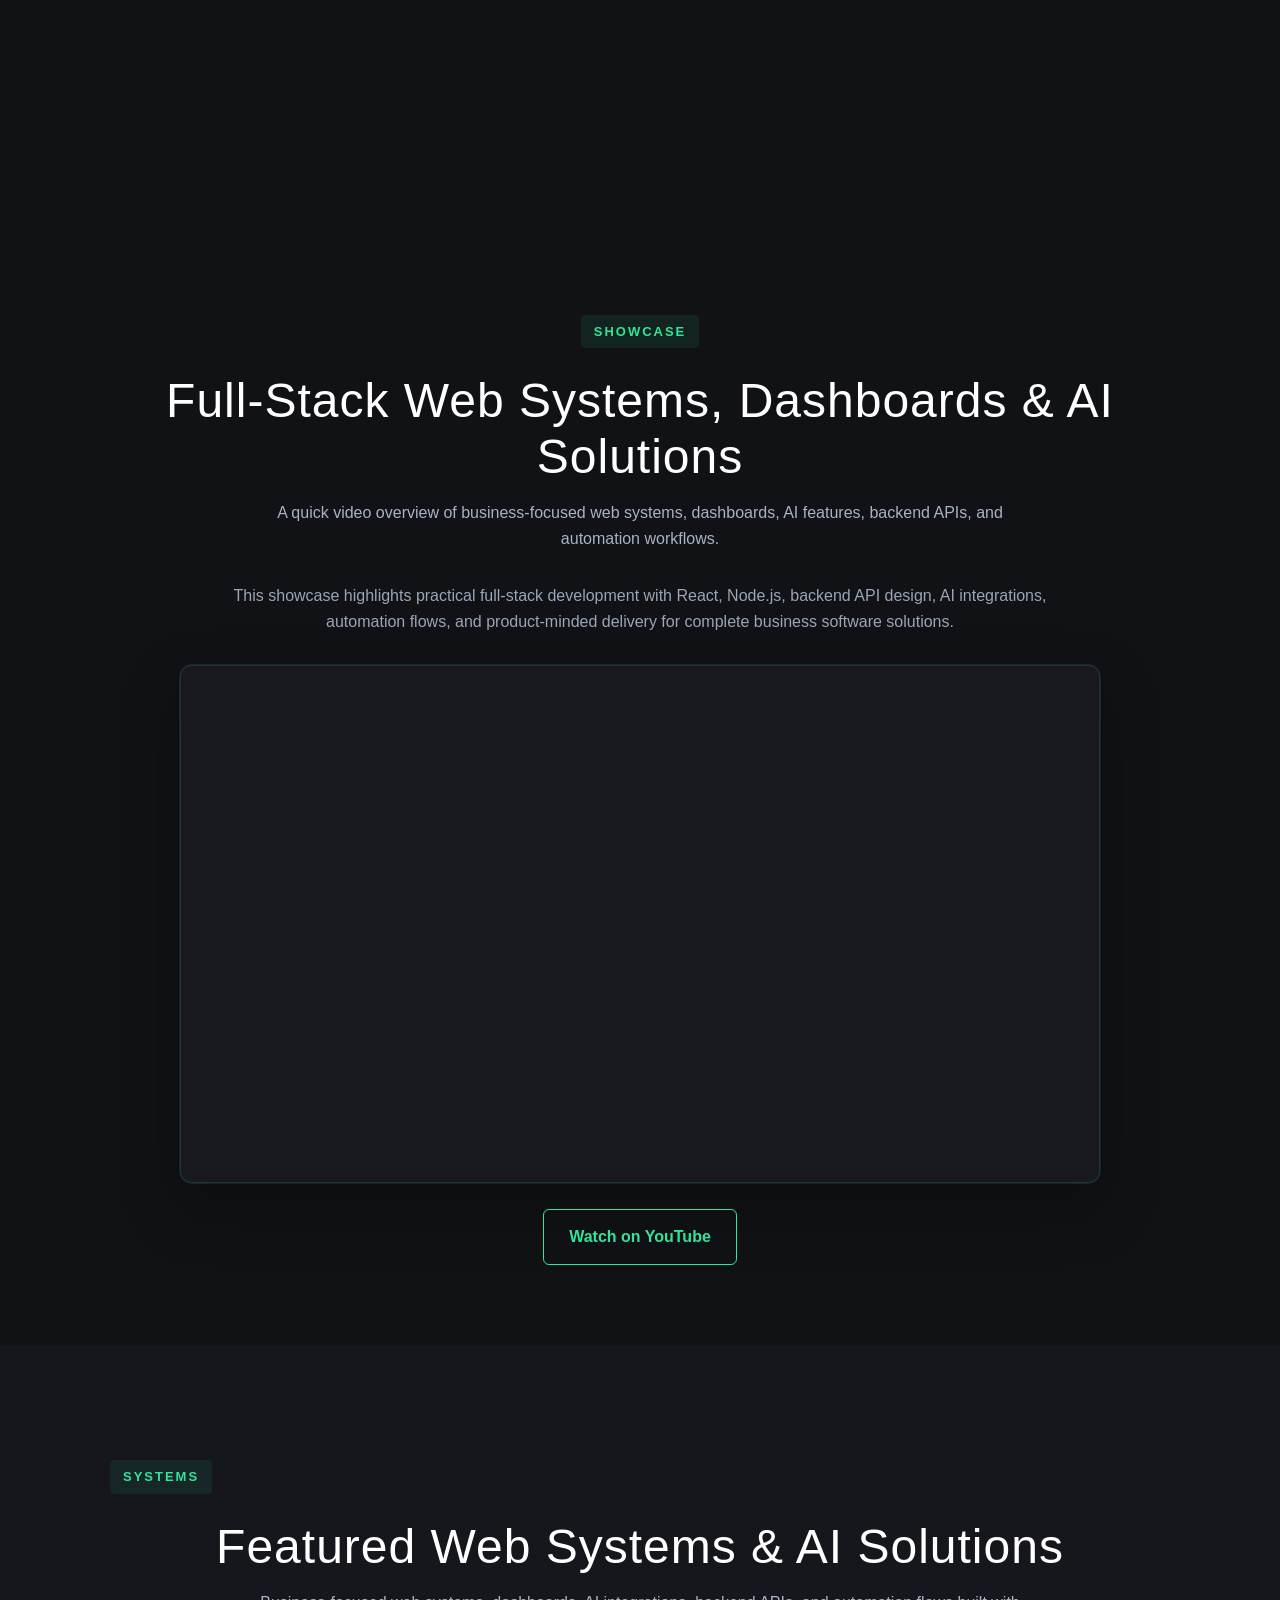
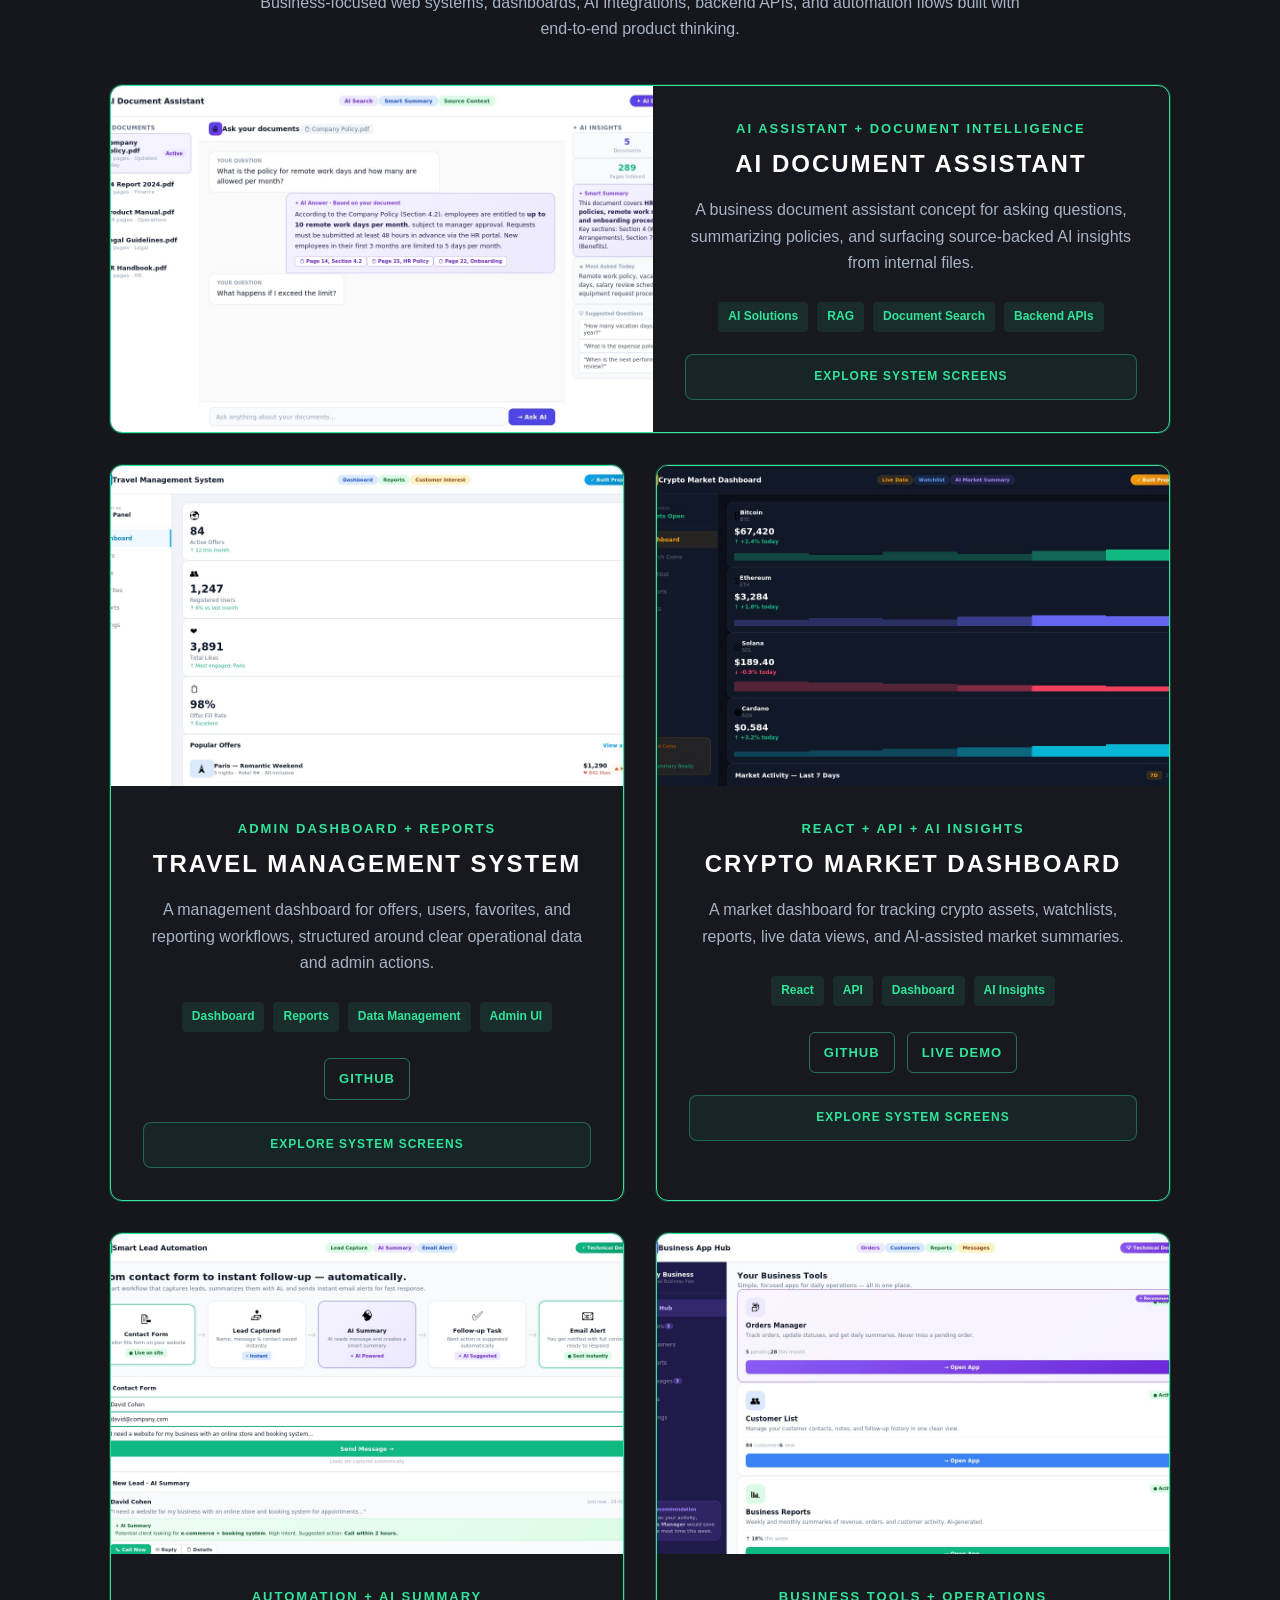
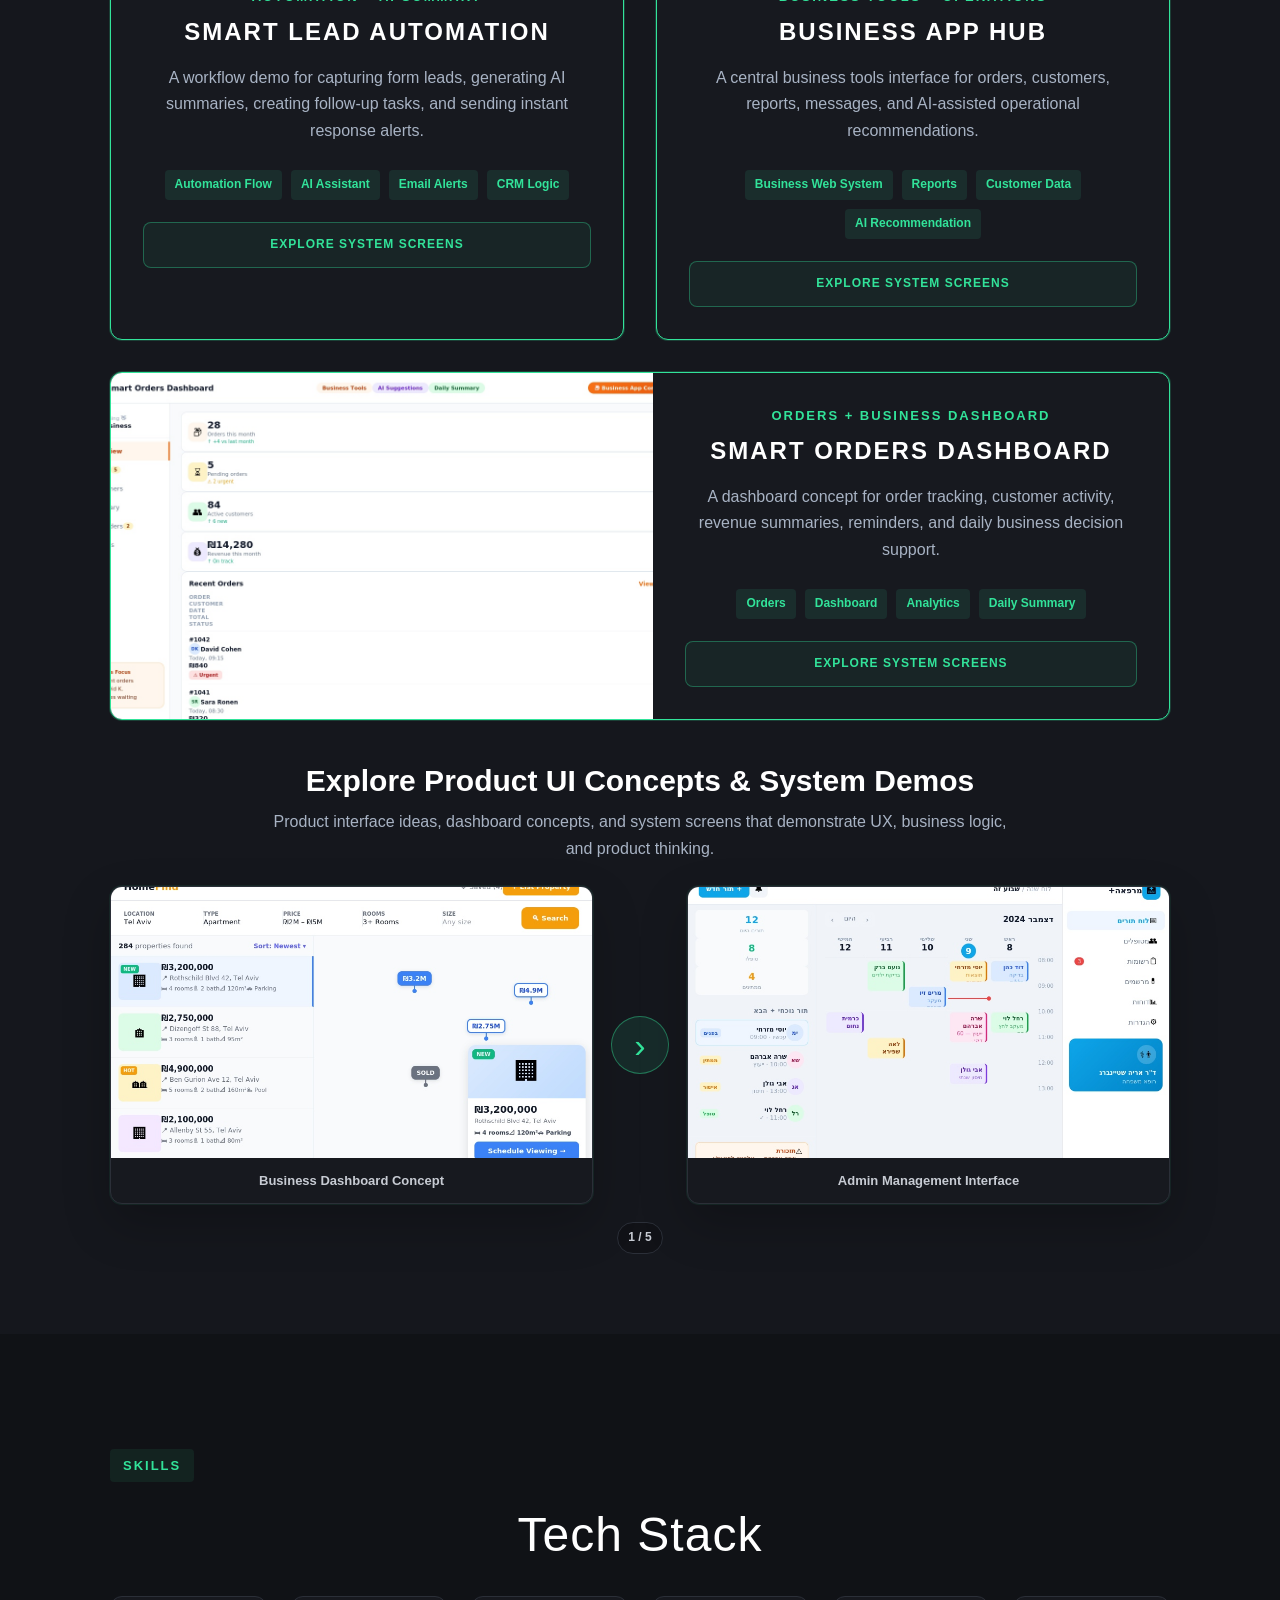
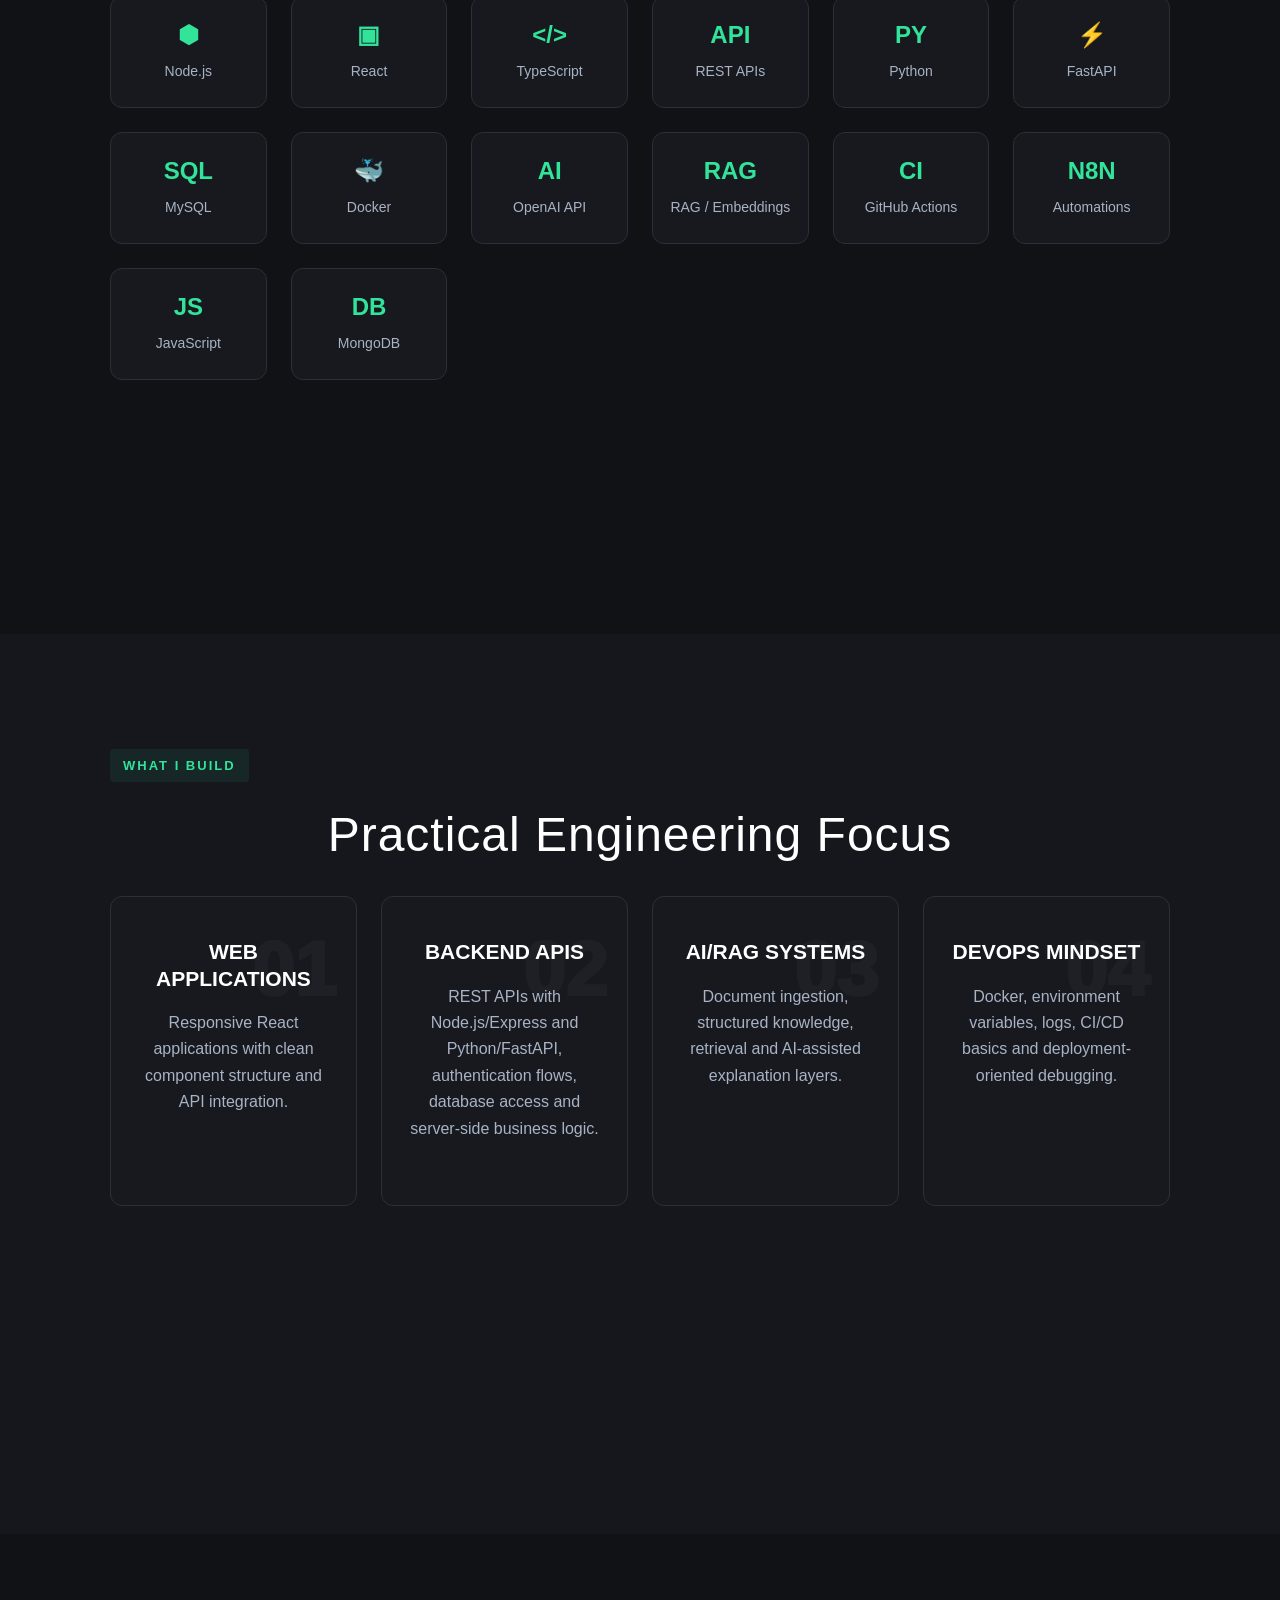
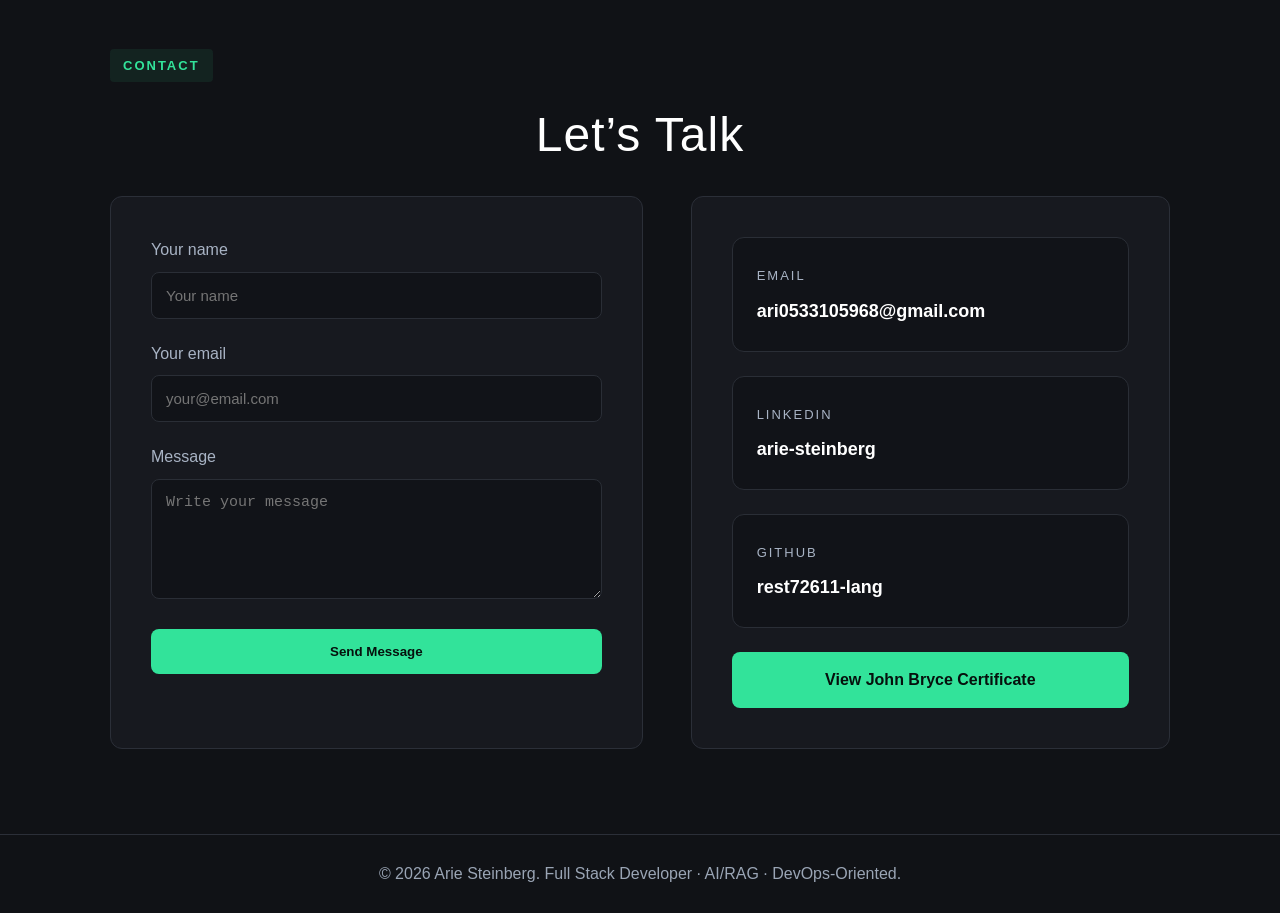
==== commit 2dbf2239: "Update portfolio showcase sections" ====
--- a/index.html
+++ b/index.html
@@ -61,103 +61,233 @@
           authentication, deployment and product goal connect into one working system.
         </p>
         <div class="stats-grid">
-          <div class="stat-card"><strong>5</strong><span>Portfolio-ready projects</span></div>
-          <div class="stat-card"><strong>1</strong><span>Published npm package</span></div>
-          <div class="stat-card"><strong>90</strong><span>Course average</span></div>
-        </div>
+          <div class="stat-card"><strong>2+</strong><span>Years Building Web, Backend & AI Solutions</span></div>
+          <div class="stat-card"><strong>1</strong><span>Public npm Package Released</span></div>
+          <div class="stat-card"><strong class="stat-value-wide">End-to-End</strong><span>From Product Thinking to Deployment & Automation</span></div>
+        </div>
+      </div>
+    </section>
+
+    <section id="showcase-video" class="section page-section">
+      <div class="container showcase-video">
+        <span class="tag">SHOWCASE</span>
+        <h2 class="section-title center">Full-Stack Web Systems, Dashboards & AI Solutions</h2>
+        <p class="section-lead">
+          A quick video overview of business-focused web systems, dashboards, AI features, backend APIs, and automation workflows.
+        </p>
+        <p class="video-copy">
+          This showcase highlights practical full-stack development with React, Node.js, backend API design, AI integrations,
+          automation flows, and product-minded delivery for complete business software solutions.
+        </p>
+        <div class="video-frame">
+          <iframe
+            src="https://www.youtube.com/embed/XJ5EFOpRBDM?si=g0FktZKtKwJjkdg8"
+            title="Full-Stack Web Systems, Dashboards and AI Solutions showcase video"
+            allow="accelerometer; autoplay; clipboard-write; encrypted-media; gyroscope; picture-in-picture; web-share"
+            referrerpolicy="strict-origin-when-cross-origin"
+            allowfullscreen>
+          </iframe>
+        </div>
+        <a class="outline-btn video-link" href="https://youtu.be/XJ5EFOpRBDM?si=g0FktZKtKwJjkdg8" target="_blank" rel="noreferrer">Watch on YouTube</a>
       </div>
     </section>
 
     <section id="projects" class="section page-section alt">
       <div class="container">
-        <span class="tag">SELECTED WORK</span>
-        <h2 class="section-title center">Featured Projects</h2>
+        <span class="tag">SYSTEMS</span>
+        <h2 class="section-title center">Featured Web Systems & AI Solutions</h2>
         <p class="section-lead">
-          A focused set of projects showing backend logic, AI/RAG thinking, React/TypeScript, Python/FastAPI, APIs, Docker and library design.
+          Business-focused web systems, dashboards, AI integrations, backend APIs, and automation flows built with end-to-end product thinking.
         </p>
 
         <div class="projects-grid">
           <article class="project-card featured wide-card">
-            <div class="project-media image-media"><img src="./assets/halachic-demo.png" alt="Halachic Measurement Converter demo screenshot"></div>
-            <div class="project-content">
-              <p class="project-label">AI/RAG + Domain Logic</p>
-              <h3>Halachic Measurement Converter + RAG Layer</h3>
-              <p>
-                A full-stack halachic measurement converter with a structured JSON knowledge base,
-                deterministic calculation engine, document ingestion flow, and optional AI/RAG explanation layer.
-              </p>
-              <div class="chips"><span>React</span><span>TypeScript</span><span>Node.js</span><span>RAG-ready</span></div>
-              <div class="project-actions">
-                <a href="https://github.com/rest72611-lang/halachic-measurement-converter" target="_blank" rel="noreferrer">GitHub</a>
+            <div class="project-media image-media">
+              <img src="./assets/showcase/portfolio1_ai_doc.jpg" alt="AI-powered document assistant interface with source-aware answers and document insights" loading="lazy">
+            </div>
+            <div class="project-content">
+              <p class="project-label">AI Assistant + Document Intelligence</p>
+              <h3>AI Document Assistant</h3>
+              <p>
+                A business document assistant concept for asking questions, summarizing policies,
+                and surfacing source-backed AI insights from internal files.
+              </p>
+              <div class="chips"><span>AI Solutions</span><span>RAG</span><span>Document Search</span><span>Backend APIs</span></div>
+              <button class="screen-toggle" type="button" data-screen-toggle aria-expanded="false">Explore System Screens</button>
+              <div class="screen-panel" hidden>
+                <div class="screen-carousel" data-carousel>
+                  <button class="carousel-arrow" type="button" data-carousel-prev aria-label="Previous screen">‹</button>
+                  <figure class="screen-slide">
+                    <img src="./assets/showcase/portfolio1_ai_doc.jpg" alt="AI-powered document assistant interface with indexed files, answer context, and smart summary" loading="lazy">
+                    <figcaption>Document AI interface with source context and smart summary</figcaption>
+                  </figure>
+                  <button class="carousel-arrow" type="button" data-carousel-next aria-label="Next screen">›</button>
+                  <span class="screen-counter" data-carousel-counter>1 / 1</span>
+                </div>
               </div>
             </div>
           </article>
 
           <article class="project-card featured">
-            <div class="project-cover cover-store">NPM</div>
-            <div class="project-content">
-              <p class="project-label">TypeScript Library</p>
-              <h3>tiny-persistent-store</h3>
-              <p>
-                A small type-safe React external store with optional localStorage persistence,
-                built with TypeScript and published as an npm package.
-              </p>
-              <div class="chips"><span>npm</span><span>TypeScript</span><span>React</span><span>useSyncExternalStore</span></div>
-              <div class="project-actions">
-                <a href="https://github.com/rest72611-lang/tiny-persistent-store" target="_blank" rel="noreferrer">GitHub</a>
-                <a href="https://www.npmjs.com/package/tiny-persistent-store" target="_blank" rel="noreferrer">npm</a>
-              </div>
-            </div>
-          </article>
-
-          <article class="project-card featured">
-            <div class="project-cover cover-vacations">FULL STACK</div>
-            <div class="project-content">
-              <p class="project-label">Backend + Auth + DB</p>
-              <h3>Vacations Full Stack System</h3>
-              <p>
-                Vacation management application with JWT authentication, admin area,
-                likes, reports, CSV export, MySQL database and Docker-oriented deployment.
-              </p>
-              <div class="chips"><span>Node.js</span><span>Express</span><span>MySQL</span><span>React</span><span>Docker</span></div>
+            <div class="project-media image-media">
+              <img src="./assets/showcase/portfolio2_travel.jpg" alt="Travel management admin dashboard with offers, users, favorites, and reports" loading="lazy">
+            </div>
+            <div class="project-content">
+              <p class="project-label">Admin Dashboard + Reports</p>
+              <h3>Travel Management System</h3>
+              <p>
+                A management dashboard for offers, users, favorites, and reporting workflows,
+                structured around clear operational data and admin actions.
+              </p>
+              <div class="chips"><span>Dashboard</span><span>Reports</span><span>Data Management</span><span>Admin UI</span></div>
               <div class="project-actions">
                 <a href="https://github.com/rest72611-lang/project-hotel" target="_blank" rel="noreferrer">GitHub</a>
               </div>
+              <button class="screen-toggle" type="button" data-screen-toggle aria-expanded="false">Explore System Screens</button>
+              <div class="screen-panel" hidden>
+                <div class="screen-carousel" data-carousel>
+                  <button class="carousel-arrow" type="button" data-carousel-prev aria-label="Previous screen">‹</button>
+                  <figure class="screen-slide">
+                    <img src="./assets/showcase/portfolio2_travel.jpg" alt="Travel management admin dashboard showing offer metrics, user counts, likes, and fill rate" loading="lazy">
+                    <figcaption>Travel admin dashboard with operational metrics</figcaption>
+                  </figure>
+                  <button class="carousel-arrow" type="button" data-carousel-next aria-label="Next screen">›</button>
+                  <span class="screen-counter" data-carousel-counter>1 / 1</span>
+                </div>
+              </div>
             </div>
           </article>
 
           <article class="project-card featured">
-            <div class="project-cover cover-crypto">CRYPTO</div>
-            <div class="project-content">
-              <p class="project-label">React + API + Live Demo</p>
-              <h3>Crypto Coins SPA</h3>
-              <p>
-                React + TypeScript crypto dashboard with API data, selected coins,
-                cached more-info data, reports/charts and AI recommendations.
-              </p>
-              <div class="chips"><span>React</span><span>TypeScript</span><span>Redux</span><span>Recharts</span><span>Cloudflare</span></div>
+            <div class="project-media image-media">
+              <img src="./assets/showcase/portfolio3_crypto.jpg" alt="Crypto market dashboard with live asset data, watchlist, reports, and AI market summary" loading="lazy">
+            </div>
+            <div class="project-content">
+              <p class="project-label">React + API + AI Insights</p>
+              <h3>Crypto Market Dashboard</h3>
+              <p>
+                A market dashboard for tracking crypto assets, watchlists, reports,
+                live data views, and AI-assisted market summaries.
+              </p>
+              <div class="chips"><span>React</span><span>API</span><span>Dashboard</span><span>AI Insights</span></div>
               <div class="project-actions">
                 <a href="https://github.com/rest72611-lang/crypto-coins-spa" target="_blank" rel="noreferrer">GitHub</a>
                 <a href="https://f3658530.crypto-coins-spa.pages.dev/home" target="_blank" rel="noreferrer">Live Demo</a>
               </div>
+              <button class="screen-toggle" type="button" data-screen-toggle aria-expanded="false">Explore System Screens</button>
+              <div class="screen-panel" hidden>
+                <div class="screen-carousel" data-carousel>
+                  <button class="carousel-arrow" type="button" data-carousel-prev aria-label="Previous screen">‹</button>
+                  <figure class="screen-slide">
+                    <img src="./assets/showcase/portfolio3_crypto.jpg" alt="Crypto market dashboard displaying asset cards, trend bars, live status, and tracked coins" loading="lazy">
+                    <figcaption>Crypto dashboard with live market tracking</figcaption>
+                  </figure>
+                  <button class="carousel-arrow" type="button" data-carousel-next aria-label="Next screen">›</button>
+                  <span class="screen-counter" data-carousel-counter>1 / 1</span>
+                </div>
+              </div>
             </div>
           </article>
 
           <article class="project-card featured">
-            <div class="project-cover cover-fastapi">FASTAPI</div>
-            <div class="project-content">
-              <p class="project-label">Python Backend</p>
-              <h3>FastAPI Chat System</h3>
-              <p>
-                A backend-focused chat application built with Python and FastAPI, including conversation APIs,
-                message handling, database integration, middleware and a React frontend.
-              </p>
-              <div class="chips"><span>Python</span><span>FastAPI</span><span>SQLAlchemy</span><span>REST API</span><span>React</span></div>
-              <div class="project-actions">
-                <a href="https://github.com/rest72611-lang/chat-system" target="_blank" rel="noreferrer">GitHub</a>
-              </div>
-            </div>
-          </article>
+            <div class="project-media image-media">
+              <img src="./assets/showcase/portfolio4_leads.jpg" alt="Smart lead automation workflow with contact capture, AI summary, follow-up task, and email alert" loading="lazy">
+            </div>
+            <div class="project-content">
+              <p class="project-label">Automation + AI Summary</p>
+              <h3>Smart Lead Automation</h3>
+              <p>
+                A workflow demo for capturing form leads, generating AI summaries,
+                creating follow-up tasks, and sending instant response alerts.
+              </p>
+              <div class="chips"><span>Automation Flow</span><span>AI Assistant</span><span>Email Alerts</span><span>CRM Logic</span></div>
+              <button class="screen-toggle" type="button" data-screen-toggle aria-expanded="false">Explore System Screens</button>
+              <div class="screen-panel" hidden>
+                <div class="screen-carousel" data-carousel>
+                  <button class="carousel-arrow" type="button" data-carousel-prev aria-label="Previous screen">‹</button>
+                  <figure class="screen-slide">
+                    <img src="./assets/showcase/portfolio4_leads.jpg" alt="Smart lead automation screen showing lead capture, AI summary, follow-up task, and email alert steps" loading="lazy">
+                    <figcaption>Lead automation flow from capture to follow-up</figcaption>
+                  </figure>
+                  <button class="carousel-arrow" type="button" data-carousel-next aria-label="Next screen">›</button>
+                  <span class="screen-counter" data-carousel-counter>1 / 1</span>
+                </div>
+              </div>
+            </div>
+          </article>
+
+          <article class="project-card featured">
+            <div class="project-media image-media">
+              <img src="./assets/showcase/portfolio5_biz_hub.jpg" alt="Business app hub with orders manager, customer list, business reports, and AI recommendation" loading="lazy">
+            </div>
+            <div class="project-content">
+              <p class="project-label">Business Tools + Operations</p>
+              <h3>Business App Hub</h3>
+              <p>
+                A central business tools interface for orders, customers, reports,
+                messages, and AI-assisted operational recommendations.
+              </p>
+              <div class="chips"><span>Business Web System</span><span>Reports</span><span>Customer Data</span><span>AI Recommendation</span></div>
+              <button class="screen-toggle" type="button" data-screen-toggle aria-expanded="false">Explore System Screens</button>
+              <div class="screen-panel" hidden>
+                <div class="screen-carousel" data-carousel>
+                  <button class="carousel-arrow" type="button" data-carousel-prev aria-label="Previous screen">‹</button>
+                  <figure class="screen-slide">
+                    <img src="./assets/showcase/portfolio5_biz_hub.jpg" alt="Business app hub showing orders manager, customer list, reports, messages, and AI recommendation" loading="lazy">
+                    <figcaption>Business app hub for daily operations</figcaption>
+                  </figure>
+                  <button class="carousel-arrow" type="button" data-carousel-next aria-label="Next screen">›</button>
+                  <span class="screen-counter" data-carousel-counter>1 / 1</span>
+                </div>
+              </div>
+            </div>
+          </article>
+
+          <article class="project-card featured wide-card">
+            <div class="project-media image-media">
+              <img src="./assets/showcase/portfolio6_orders.jpg" alt="Smart orders dashboard with monthly orders, pending orders, active customers, and revenue summary" loading="lazy">
+            </div>
+            <div class="project-content">
+              <p class="project-label">Orders + Business Dashboard</p>
+              <h3>Smart Orders Dashboard</h3>
+              <p>
+                A dashboard concept for order tracking, customer activity, revenue summaries,
+                reminders, and daily business decision support.
+              </p>
+              <div class="chips"><span>Orders</span><span>Dashboard</span><span>Analytics</span><span>Daily Summary</span></div>
+              <button class="screen-toggle" type="button" data-screen-toggle aria-expanded="false">Explore System Screens</button>
+              <div class="screen-panel" hidden>
+                <div class="screen-carousel" data-carousel>
+                  <button class="carousel-arrow" type="button" data-carousel-prev aria-label="Previous screen">‹</button>
+                  <figure class="screen-slide">
+                    <img src="./assets/showcase/portfolio6_orders.jpg" alt="Smart orders dashboard with order metrics, pending orders, active customers, revenue, and recent orders table" loading="lazy">
+                    <figcaption>Orders dashboard with revenue and customer activity</figcaption>
+                  </figure>
+                  <button class="carousel-arrow" type="button" data-carousel-next aria-label="Next screen">›</button>
+                  <span class="screen-counter" data-carousel-counter>1 / 1</span>
+                </div>
+              </div>
+            </div>
+          </article>
+        </div>
+
+        <div class="concept-showcase" data-pair-carousel>
+          <div class="concept-heading">
+            <h3>Explore Product UI Concepts & System Demos</h3>
+            <p>Product interface ideas, dashboard concepts, and system screens that demonstrate UX, business logic, and product thinking.</p>
+          </div>
+          <div class="pair-carousel">
+            <figure class="pair-card" data-pair-card="left">
+              <img src="./assets/showcase/ui11_realestate.jpg" alt="Product UI concept for a real estate business dashboard" loading="lazy">
+              <figcaption>Business Dashboard Concept</figcaption>
+            </figure>
+            <button class="pair-next" type="button" data-pair-next aria-label="Show next pair of concept screens">›</button>
+            <figure class="pair-card" data-pair-card="right">
+              <img src="./assets/showcase/ui12_medical.jpg" alt="Medical management dashboard interface concept" loading="lazy">
+              <figcaption>Admin Management Interface</figcaption>
+            </figure>
+          </div>
+          <div class="pair-counter" data-pair-counter>1 / 5</div>
         </div>
       </div>
     </section>
--- a/styles.css
+++ b/styles.css
@@ -1 +1,1378 @@
-*{box-sizing:border-box;margin:0;padding:0}:root{--bg:#101216;--card:#17191f;--border:#2b2f38;--muted:#9aa5b5;--text:#fff;--green:#32e39a}html{scroll-behavior:smooth}body{font-family:Arial,Helvetica,sans-serif;background:var(--bg);color:var(--text);line-height:1.65}a{text-decoration:none;color:inherit}.header{position:fixed;inset:0 0 auto 0;height:74px;background:rgba(5,14,11,.96);border-bottom:1px solid rgba(50,227,154,.08);z-index:100;backdrop-filter:blur(12px)}.nav{height:74px;max-width:1180px;margin:0 auto;padding:0 28px;display:flex;align-items:center;justify-content:space-between;gap:24px}.brand{font-size:28px;font-weight:900;letter-spacing:-2px}.nav-links{display:flex;align-items:center;gap:28px;color:var(--muted);text-transform:uppercase;font-size:13px;font-weight:800;letter-spacing:3px}.nav-links a{position:relative;transition:.2s}.nav-links a:hover,.nav-links a.active{color:var(--green)}.nav-links a.active:after{content:"";position:absolute;left:50%;bottom:-18px;width:5px;height:5px;background:var(--green);border-radius:50%;transform:translateX(-50%)}.hire-button{background:var(--green);color:#06110d;padding:15px 28px;border-radius:5px;text-transform:uppercase;font-size:13px;font-weight:800;letter-spacing:2px}.menu-button{display:none;background:transparent;border:0;cursor:pointer}.menu-button span{display:block;width:28px;height:2px;background:var(--text);margin:6px 0}.section{min-height:100vh;padding:115px 0 80px}.container{width:min(1060px,calc(100% - 40px));margin:0 auto}.hero{background:radial-gradient(circle at center,rgba(50,227,154,.07),transparent 42%),linear-gradient(90deg,#07100d,#0b1411);display:flex;align-items:center;justify-content:center;text-align:center}.hero-inner{width:min(720px,calc(100% - 40px))}.hello{color:#c7cbd3;font-size:24px;margin-bottom:20px}.hero h1{font-size:clamp(42px,7vw,72px);color:var(--green);letter-spacing:4px;line-height:1;font-weight:950;margin-bottom:16px;text-transform:uppercase}.hero h2{font-size:22px;letter-spacing:1px;margin-bottom:26px}.hero h2 span{color:var(--green);font-weight:900;letter-spacing:3px}.hero-text{color:#a8b3c4;font-size:16px;max-width:650px;margin:0 auto 34px}.hero-actions{display:flex;justify-content:center;gap:16px;flex-wrap:wrap}.primary-btn,.outline-btn{min-width:150px;padding:14px 25px;border-radius:6px;font-weight:700}.primary-btn{background:var(--green);color:#07110d}.outline-btn{border:1px solid var(--green);color:var(--green)}.scroll-down{margin-top:70px;color:#a8b3c4;font-size:12px;letter-spacing:4px}.mouse{width:22px;height:38px;border:2px solid #8d98aa;border-radius:14px;margin:0 auto 12px;position:relative}.mouse span{position:absolute;left:50%;top:7px;width:4px;height:4px;transform:translateX(-50%);background:var(--green);border-radius:50%}.page-section{background:var(--bg)}.page-section.alt{background:#15171d}.tag{display:inline-block;background:rgba(50,227,154,.08);color:var(--green);padding:6px 13px;border-radius:4px;font-size:13px;font-weight:900;letter-spacing:2px;margin-bottom:25px}.section-title{font-size:clamp(32px,5vw,48px);margin-bottom:34px;letter-spacing:1px;font-weight:500}.section-title.center,.center{text-align:center}.wide-text{color:var(--muted);font-size:17px;max-width:950px;margin-bottom:16px}.stats-grid{display:grid;grid-template-columns:repeat(3,1fr);gap:24px;margin-top:80px}.stat-card{background:var(--card);border:1px solid var(--border);border-radius:9px;min-height:145px;display:grid;place-items:center;text-align:center;padding:24px}.stat-card strong{display:block;color:var(--text);font-size:48px;line-height:1;font-weight:950}.stat-card strong:after{content:"+";color:var(--green)}.stat-card span{color:#aab5c8}.lab-box{border:1px solid var(--border);border-radius:12px;padding:46px;text-align:center;color:#a8b3c4;font-size:17px;margin:40px 0 50px}.lab-box p+p{margin-top:24px}.infra-grid{display:grid;grid-template-columns:repeat(3,1fr);gap:34px 48px}.infra-item{display:flex;align-items:center;gap:18px}.icon{width:50px;height:50px;border-radius:10px;display:grid;place-items:center;background:rgba(50,227,154,.12);color:var(--green);font-weight:900}.infra-item span{display:block;color:#a8b3c4;font-size:15px}.infra-item strong{display:block;font-size:18px}.analytics-title{border-top:1px solid var(--border);margin-top:60px;padding-top:40px;font-size:20px;font-weight:700}.analytics-title span{display:inline-block;width:9px;height:9px;background:var(--green);border-radius:50%;margin-right:10px}.analytics-grid{display:grid;grid-template-columns:repeat(4,1fr);gap:24px;margin-top:28px}.analytics-card{background:var(--card);border:1px solid var(--border);border-radius:9px;padding:24px}.analytics-card span{color:#aac2d8}.analytics-card strong{display:block;font-size:26px;margin:12px 0}.progress{height:6px;background:#2b3038;border-radius:99px;overflow:hidden}.progress i{display:block;height:100%;background:var(--green)}.w82{width:82%}.w70{width:70%}.w76{width:76%}.w64{width:64%}.projects-grid{display:grid;grid-template-columns:repeat(2,1fr);gap:32px}.project-card{background:var(--card);border:1px solid var(--border);border-radius:12px;overflow:hidden}.project-card.featured{border-color:var(--green);box-shadow:0 0 0 1px rgba(50,227,154,.2)}.project-cover{min-height:180px;display:grid;place-items:center;font-size:38px;font-weight:950;letter-spacing:5px;color:rgba(255,255,255,.92)}.cover-crypto{background:linear-gradient(135deg,#111827,#0b3b2a)}.cover-vacations{background:linear-gradient(135deg,#0b281f,#1f2937)}.cover-rag{background:linear-gradient(135deg,#111827,#1e3a8a)}.cover-store{background:linear-gradient(135deg,#18181b,#064e3b)}.cover-fastapi{background:linear-gradient(135deg,#0f172a,#0e7490)}.cover-northwind{background:linear-gradient(135deg,#111827,#7c2d12)}.cover-yoga{background:linear-gradient(135deg,#1f2937,#365314)}.cover-fallback{background:linear-gradient(135deg,#111827,#581c87)}.project-content{padding:32px;text-align:center}.project-content h3{font-size:24px;margin-bottom:18px;text-transform:uppercase;letter-spacing:2px}.project-content p{color:#a8b3c4}.chips{display:flex;justify-content:center;gap:9px;flex-wrap:wrap;margin-top:26px}.chips span{background:rgba(50,227,154,.1);color:var(--green);font-size:12px;font-weight:800;padding:5px 10px;border-radius:4px}.skills-grid{display:grid;grid-template-columns:repeat(6,1fr);gap:24px}.skill-card{height:112px;background:var(--card);border:1px solid var(--border);border-radius:12px;display:grid;place-items:center;text-align:center}.skill-card span{color:var(--green);font-size:24px;font-weight:900}.skill-card p{color:#a8b3c4;font-size:14px}.services-grid{display:grid;grid-template-columns:repeat(4,1fr);gap:24px}.service-card{min-height:310px;background:var(--card);border:1px solid var(--border);border-radius:12px;padding:42px 28px;text-align:center;position:relative;overflow:hidden}.service-card span{position:absolute;right:20px;top:10px;font-size:76px;color:rgba(255,255,255,.03);font-weight:950}.service-card h3{font-size:21px;text-transform:uppercase;margin-bottom:18px}.service-card p{color:#a8b3c4}.built-title{text-align:center;margin:80px 0 34px;font-size:34px;font-weight:400}.built-grid{display:grid;grid-template-columns:repeat(4,1fr);gap:28px}.built-card{background:var(--card);border:1px solid var(--border);border-radius:12px;padding:28px;text-align:center}.built-card strong{display:block;font-size:20px}.built-card span{color:var(--muted)}.contact-grid{display:grid;grid-template-columns:1fr .9fr;gap:48px}.contact-form,.contact-info{background:var(--card);border:1px solid var(--border);border-radius:12px;padding:40px}.contact-form label{display:block;color:#a8b3c4;margin-bottom:22px}.contact-form input,.contact-form textarea{width:100%;background:#111318;border:1px solid #2a2e36;border-radius:8px;color:white;padding:14px;margin-top:8px;font-size:15px}.contact-form textarea{min-height:120px;resize:vertical}.contact-form button,.certificate{display:inline-block;width:100%;background:var(--green);color:#06110d;border:0;padding:15px;border-radius:8px;font-weight:900;cursor:pointer;text-align:center}.form-status{margin-top:14px;color:#a8b3c4}.contact-box{background:#111318;border:1px solid #2a2e36;border-radius:12px;padding:24px;margin-bottom:24px}.contact-box span{color:#a8b3c4;font-size:13px;letter-spacing:2px}.contact-box strong{display:block;margin-top:8px;font-size:18px;word-break:break-word}.n8n-note{margin-top:20px;color:#a8b3c4;background:#111318;border:1px dashed rgba(50,227,154,.35);padding:18px;border-radius:10px}.side-social{position:fixed;right:32px;top:50%;transform:translateY(-50%);display:grid;gap:20px;z-index:80}.side-social a,.back-top{width:48px;height:48px;display:grid;place-items:center;background:rgba(255,255,255,.05);border-radius:50%;color:#a8b3c4;font-weight:900}.side-social a:hover,.back-top:hover{color:var(--green)}.back-top{position:fixed;right:44px;bottom:34px;z-index:80;font-size:26px}.footer{text-align:center;color:var(--muted);padding:26px;border-top:1px solid var(--border)}@media (max-width:1100px){.services-grid{grid-template-columns:repeat(2,1fr)}}@media (max-width:980px){.menu-button{display:block}.nav-links{position:fixed;top:74px;left:0;right:0;background:rgba(5,14,11,.98);padding:24px;display:none;flex-direction:column;gap:22px;border-bottom:1px solid var(--border)}.nav-links.open{display:flex}.hire-button{display:none}.stats-grid,.infra-grid,.analytics-grid,.projects-grid,.skills-grid,.services-grid,.built-grid,.contact-grid{grid-template-columns:1fr}.side-social{display:none}}@media (max-width:560px){.nav{padding:0 18px}.section{padding-top:100px}.hero h1{font-size:40px}.hero-actions{flex-direction:column}.primary-btn,.outline-btn{width:100%}.lab-box,.contact-form,.contact-info{padding:24px}}.section-lead{color:#a8b3c4;text-align:center;max-width:780px;margin:-18px auto 42px}.wide-card{grid-column:1/-1;display:grid;grid-template-columns:1.05fr 1fr}.project-media{min-height:320px;background:#0c1117;display:grid;place-items:center;padding:18px}.image-media img{width:100%;height:100%;max-height:360px;object-fit:cover;border-radius:10px;border:1px solid rgba(255,255,255,.08)}.project-label{color:var(--green)!important;font-size:13px;text-transform:uppercase;letter-spacing:2px;font-weight:900;margin-bottom:10px}.project-actions{display:flex;gap:12px;justify-content:center;flex-wrap:wrap;margin-top:26px}.project-actions a{border:1px solid rgba(50,227,154,.45);color:var(--green);padding:9px 14px;border-radius:6px;font-size:13px;font-weight:900;text-transform:uppercase;letter-spacing:1px}.project-actions a:hover{background:var(--green);color:#06110d}.stat-card strong:after{content:""}.cover-store{background:linear-gradient(135deg,#18181b,#064e3b)}.cover-vacations{background:linear-gradient(135deg,#0b281f,#1f2937)}.cover-crypto{background:linear-gradient(135deg,#111827,#0b3b2a)}@media (max-width:980px){.wide-card{grid-column:auto;display:block}.project-media{min-height:220px}}
+* {
+  box-sizing: border-box;
+  margin: 0;
+  padding: 0;
+}
+
+:root {
+  --bg: #101216;
+  --card: #17191f;
+  --border: #2b2f38;
+  --muted: #9aa5b5;
+  --text: #fff;
+  --green: #32e39a;
+}
+
+html {
+  scroll-behavior: smooth;
+  overflow-x: hidden;
+}
+
+body {
+  min-width: 0;
+  overflow-x: hidden;
+  font-family: Arial, Helvetica, sans-serif;
+  background: var(--bg);
+  color: var(--text);
+  line-height: 1.65;
+}
+
+img {
+  max-width: 100%;
+}
+
+a {
+  color: inherit;
+  text-decoration: none;
+}
+
+.header {
+  position: fixed;
+  inset: 0 0 auto 0;
+  height: 74px;
+  background: rgba(5, 14, 11, .96);
+  border-bottom: 1px solid rgba(50, 227, 154, .08);
+  z-index: 100;
+  backdrop-filter: blur(12px);
+}
+
+.nav {
+  width: min(1180px, 100%);
+  height: 74px;
+  margin: 0 auto;
+  padding: 0 28px;
+  display: flex;
+  align-items: center;
+  justify-content: space-between;
+  gap: 20px;
+}
+
+.brand {
+  flex: 0 0 auto;
+  font-size: 28px;
+  font-weight: 900;
+  letter-spacing: -2px;
+}
+
+.nav-links {
+  min-width: 0;
+  display: flex;
+  align-items: center;
+  justify-content: center;
+  gap: clamp(16px, 2vw, 28px);
+  color: var(--muted);
+  text-transform: uppercase;
+  font-size: 13px;
+  font-weight: 800;
+  letter-spacing: 3px;
+}
+
+.nav-links a {
+  position: relative;
+  transition: .2s;
+  white-space: nowrap;
+}
+
+.nav-links a:hover,
+.nav-links a.active {
+  color: var(--green);
+}
+
+.nav-links a.active:after {
+  content: "";
+  position: absolute;
+  left: 50%;
+  bottom: -18px;
+  width: 5px;
+  height: 5px;
+  background: var(--green);
+  border-radius: 50%;
+  transform: translateX(-50%);
+}
+
+.hire-button {
+  flex: 0 0 auto;
+  background: var(--green);
+  color: #06110d;
+  padding: 15px 28px;
+  border-radius: 5px;
+  text-transform: uppercase;
+  font-size: 13px;
+  font-weight: 800;
+  letter-spacing: 2px;
+}
+
+.menu-button {
+  display: none;
+  width: 44px;
+  height: 44px;
+  place-items: center;
+  background: transparent;
+  border: 0;
+  cursor: pointer;
+}
+
+.menu-button span {
+  display: block;
+  width: 28px;
+  height: 2px;
+  background: var(--text);
+  margin: 6px 0;
+}
+
+.section {
+  min-height: 100vh;
+  padding: 115px 0 80px;
+}
+
+.container {
+  width: min(1060px, calc(100% - 40px));
+  margin: 0 auto;
+}
+
+.hero {
+  min-height: 100svh;
+  background: radial-gradient(circle at center, rgba(50, 227, 154, .07), transparent 42%), linear-gradient(90deg, #07100d, #0b1411);
+  display: flex;
+  align-items: center;
+  justify-content: center;
+  text-align: center;
+}
+
+.hero-inner {
+  width: min(720px, calc(100% - 40px));
+  margin: 0 auto;
+}
+
+.hello {
+  color: #c7cbd3;
+  font-size: clamp(20px, 3vw, 24px);
+  margin-bottom: 20px;
+}
+
+.hero h1 {
+  max-width: 100%;
+  color: var(--green);
+  font-size: clamp(42px, 7vw, 72px);
+  letter-spacing: 4px;
+  line-height: 1;
+  font-weight: 950;
+  margin-bottom: 16px;
+  text-transform: uppercase;
+  overflow-wrap: anywhere;
+}
+
+.hero h2 {
+  font-size: clamp(19px, 3vw, 22px);
+  letter-spacing: 1px;
+  margin-bottom: 26px;
+}
+
+.hero h2 span {
+  color: var(--green);
+  font-weight: 900;
+  letter-spacing: 3px;
+}
+
+.hero-text {
+  color: #a8b3c4;
+  font-size: 16px;
+  max-width: 650px;
+  margin: 0 auto 34px;
+}
+
+.hero-actions {
+  display: flex;
+  justify-content: center;
+  gap: 16px;
+  flex-wrap: wrap;
+}
+
+.primary-btn,
+.outline-btn {
+  min-width: 150px;
+  padding: 14px 25px;
+  border-radius: 6px;
+  font-weight: 700;
+  text-align: center;
+}
+
+.primary-btn {
+  background: var(--green);
+  color: #07110d;
+}
+
+.outline-btn {
+  border: 1px solid var(--green);
+  color: var(--green);
+}
+
+.scroll-down {
+  margin-top: 70px;
+  color: #a8b3c4;
+  font-size: 12px;
+  letter-spacing: 4px;
+}
+
+.mouse {
+  width: 22px;
+  height: 38px;
+  border: 2px solid #8d98aa;
+  border-radius: 14px;
+  margin: 0 auto 12px;
+  position: relative;
+}
+
+.mouse span {
+  position: absolute;
+  left: 50%;
+  top: 7px;
+  width: 4px;
+  height: 4px;
+  transform: translateX(-50%);
+  background: var(--green);
+  border-radius: 50%;
+}
+
+.page-section {
+  background: var(--bg);
+}
+
+.page-section.alt {
+  background: #15171d;
+}
+
+.tag {
+  display: inline-block;
+  background: rgba(50, 227, 154, .08);
+  color: var(--green);
+  padding: 6px 13px;
+  border-radius: 4px;
+  font-size: 13px;
+  font-weight: 900;
+  letter-spacing: 2px;
+  margin-bottom: 25px;
+}
+
+.section-title {
+  font-size: clamp(32px, 5vw, 48px);
+  margin-bottom: 34px;
+  letter-spacing: 1px;
+  font-weight: 500;
+  line-height: 1.15;
+}
+
+.section-title.center,
+.center {
+  text-align: center;
+}
+
+.wide-text {
+  color: var(--muted);
+  font-size: 17px;
+  max-width: 950px;
+  margin-bottom: 16px;
+}
+
+.stats-grid {
+  display: grid;
+  grid-template-columns: repeat(3, minmax(0, 1fr));
+  gap: 24px;
+  margin-top: 80px;
+}
+
+.stat-card {
+  min-width: 0;
+  min-height: 145px;
+  display: grid;
+  place-items: center;
+  text-align: center;
+  padding: 24px;
+  background: var(--card);
+  border: 1px solid var(--border);
+  border-radius: 9px;
+}
+
+.stat-card strong {
+  display: block;
+  color: var(--text);
+  font-size: 48px;
+  line-height: 1;
+  font-weight: 950;
+}
+
+.stat-card strong.stat-value-wide {
+  font-size: 42px;
+}
+
+.stat-card strong:after {
+  content: "";
+}
+
+.stat-card span {
+  color: #aab5c8;
+}
+
+.showcase-video {
+  text-align: center;
+}
+
+.video-copy {
+  max-width: 820px;
+  margin: -12px auto 30px;
+  color: var(--muted);
+  font-size: 16px;
+}
+
+.video-frame {
+  width: min(920px, 100%);
+  aspect-ratio: 16 / 9;
+  margin: 0 auto 26px;
+  overflow: hidden;
+  background: var(--card);
+  border: 1px solid var(--border);
+  border-radius: 12px;
+  box-shadow: 0 0 0 1px rgba(50, 227, 154, .12), 0 24px 60px rgba(0, 0, 0, .28);
+}
+
+.video-frame iframe {
+  display: block;
+  width: 100%;
+  height: 100%;
+  border: 0;
+}
+
+.video-link {
+  display: inline-flex;
+  align-items: center;
+  justify-content: center;
+}
+
+.lab-box {
+  border: 1px solid var(--border);
+  border-radius: 12px;
+  padding: 46px;
+  text-align: center;
+  color: #a8b3c4;
+  font-size: 17px;
+  margin: 40px 0 50px;
+}
+
+.lab-box p + p {
+  margin-top: 24px;
+}
+
+.infra-grid {
+  display: grid;
+  grid-template-columns: repeat(3, minmax(0, 1fr));
+  gap: 34px 48px;
+}
+
+.infra-item {
+  min-width: 0;
+  display: flex;
+  align-items: center;
+  gap: 18px;
+}
+
+.icon {
+  width: 50px;
+  height: 50px;
+  border-radius: 10px;
+  display: grid;
+  place-items: center;
+  background: rgba(50, 227, 154, .12);
+  color: var(--green);
+  font-weight: 900;
+}
+
+.infra-item span {
+  display: block;
+  color: #a8b3c4;
+  font-size: 15px;
+}
+
+.infra-item strong {
+  display: block;
+  font-size: 18px;
+}
+
+.analytics-title {
+  border-top: 1px solid var(--border);
+  margin-top: 60px;
+  padding-top: 40px;
+  font-size: 20px;
+  font-weight: 700;
+}
+
+.analytics-title span {
+  display: inline-block;
+  width: 9px;
+  height: 9px;
+  background: var(--green);
+  border-radius: 50%;
+  margin-right: 10px;
+}
+
+.analytics-grid {
+  display: grid;
+  grid-template-columns: repeat(4, minmax(0, 1fr));
+  gap: 24px;
+  margin-top: 28px;
+}
+
+.analytics-card {
+  min-width: 0;
+  background: var(--card);
+  border: 1px solid var(--border);
+  border-radius: 9px;
+  padding: 24px;
+}
+
+.analytics-card span {
+  color: #aac2d8;
+}
+
+.analytics-card strong {
+  display: block;
+  font-size: 26px;
+  margin: 12px 0;
+}
+
+.progress {
+  height: 6px;
+  background: #2b3038;
+  border-radius: 99px;
+  overflow: hidden;
+}
+
+.progress i {
+  display: block;
+  height: 100%;
+  background: var(--green);
+}
+
+.w82 {
+  width: 82%;
+}
+
+.w70 {
+  width: 70%;
+}
+
+.w76 {
+  width: 76%;
+}
+
+.w64 {
+  width: 64%;
+}
+
+.projects-grid {
+  display: grid;
+  grid-template-columns: repeat(2, minmax(0, 1fr));
+  gap: 32px;
+}
+
+.project-card {
+  min-width: 0;
+  background: var(--card);
+  border: 1px solid var(--border);
+  border-radius: 12px;
+  overflow: hidden;
+}
+
+.project-card.featured {
+  border-color: var(--green);
+  box-shadow: 0 0 0 1px rgba(50, 227, 154, .2);
+}
+
+.project-cover {
+  min-height: 180px;
+  display: grid;
+  place-items: center;
+  padding: 24px;
+  color: rgba(255, 255, 255, .92);
+  font-size: clamp(28px, 4vw, 38px);
+  font-weight: 950;
+  letter-spacing: 5px;
+  text-align: center;
+  overflow-wrap: anywhere;
+}
+
+.cover-crypto {
+  background: linear-gradient(135deg, #111827, #0b3b2a);
+}
+
+.cover-vacations {
+  background: linear-gradient(135deg, #0b281f, #1f2937);
+}
+
+.cover-rag {
+  background: linear-gradient(135deg, #111827, #1e3a8a);
+}
+
+.cover-store {
+  background: linear-gradient(135deg, #18181b, #064e3b);
+}
+
+.cover-fastapi {
+  background: linear-gradient(135deg, #0f172a, #0e7490);
+}
+
+.cover-northwind {
+  background: linear-gradient(135deg, #111827, #7c2d12);
+}
+
+.cover-yoga {
+  background: linear-gradient(135deg, #1f2937, #365314);
+}
+
+.cover-fallback {
+  background: linear-gradient(135deg, #111827, #581c87);
+}
+
+.project-content {
+  padding: 32px;
+  text-align: center;
+}
+
+.project-content h3 {
+  font-size: 24px;
+  margin-bottom: 18px;
+  text-transform: uppercase;
+  letter-spacing: 2px;
+  line-height: 1.25;
+}
+
+.project-content p {
+  color: #a8b3c4;
+}
+
+.chips {
+  display: flex;
+  justify-content: center;
+  gap: 9px;
+  flex-wrap: wrap;
+  margin-top: 26px;
+}
+
+.chips span {
+  max-width: 100%;
+  background: rgba(50, 227, 154, .1);
+  color: var(--green);
+  font-size: 12px;
+  font-weight: 800;
+  padding: 5px 10px;
+  border-radius: 4px;
+  overflow-wrap: anywhere;
+}
+
+.skills-grid {
+  display: grid;
+  grid-template-columns: repeat(6, minmax(0, 1fr));
+  gap: 24px;
+}
+
+.skill-card {
+  min-width: 0;
+  min-height: 112px;
+  display: grid;
+  place-items: center;
+  text-align: center;
+  padding: 18px 12px;
+  background: var(--card);
+  border: 1px solid var(--border);
+  border-radius: 12px;
+}
+
+.skill-card span {
+  color: var(--green);
+  font-size: 24px;
+  font-weight: 900;
+  line-height: 1.1;
+}
+
+.skill-card p {
+  max-width: 100%;
+  color: #a8b3c4;
+  font-size: 14px;
+  overflow-wrap: anywhere;
+}
+
+.services-grid {
+  display: grid;
+  grid-template-columns: repeat(4, minmax(0, 1fr));
+  gap: 24px;
+}
+
+.service-card {
+  min-width: 0;
+  min-height: 310px;
+  background: var(--card);
+  border: 1px solid var(--border);
+  border-radius: 12px;
+  padding: 42px 28px;
+  text-align: center;
+  position: relative;
+  overflow: hidden;
+}
+
+.service-card span {
+  position: absolute;
+  right: 20px;
+  top: 10px;
+  font-size: 76px;
+  color: rgba(255, 255, 255, .03);
+  font-weight: 950;
+}
+
+.service-card h3 {
+  font-size: 21px;
+  text-transform: uppercase;
+  margin-bottom: 18px;
+  line-height: 1.25;
+}
+
+.service-card p {
+  color: #a8b3c4;
+}
+
+.built-title {
+  text-align: center;
+  margin: 80px 0 34px;
+  font-size: 34px;
+  font-weight: 400;
+}
+
+.built-grid {
+  display: grid;
+  grid-template-columns: repeat(4, minmax(0, 1fr));
+  gap: 28px;
+}
+
+.built-card {
+  min-width: 0;
+  background: var(--card);
+  border: 1px solid var(--border);
+  border-radius: 12px;
+  padding: 28px;
+  text-align: center;
+}
+
+.built-card strong {
+  display: block;
+  font-size: 20px;
+}
+
+.built-card span {
+  color: var(--muted);
+}
+
+.contact-grid {
+  display: grid;
+  grid-template-columns: minmax(0, 1fr) minmax(280px, .9fr);
+  gap: 48px;
+}
+
+.contact-form,
+.contact-info {
+  min-width: 0;
+  background: var(--card);
+  border: 1px solid var(--border);
+  border-radius: 12px;
+  padding: 40px;
+}
+
+.contact-form label {
+  display: block;
+  color: #a8b3c4;
+  margin-bottom: 22px;
+}
+
+.contact-form input,
+.contact-form textarea {
+  width: 100%;
+  min-width: 0;
+  background: #111318;
+  border: 1px solid #2a2e36;
+  border-radius: 8px;
+  color: white;
+  padding: 14px;
+  margin-top: 8px;
+  font-size: 15px;
+}
+
+.contact-form textarea {
+  min-height: 120px;
+  resize: vertical;
+}
+
+.contact-form button,
+.certificate {
+  display: inline-block;
+  width: 100%;
+  background: var(--green);
+  color: #06110d;
+  border: 0;
+  padding: 15px;
+  border-radius: 8px;
+  font-weight: 900;
+  cursor: pointer;
+  text-align: center;
+}
+
+.form-status {
+  margin-top: 14px;
+  color: #a8b3c4;
+}
+
+.contact-box {
+  min-width: 0;
+  background: #111318;
+  border: 1px solid #2a2e36;
+  border-radius: 12px;
+  padding: 24px;
+  margin-bottom: 24px;
+}
+
+.contact-box span {
+  color: #a8b3c4;
+  font-size: 13px;
+  letter-spacing: 2px;
+}
+
+.contact-box strong {
+  display: block;
+  margin-top: 8px;
+  font-size: 18px;
+  word-break: break-word;
+}
+
+.n8n-note {
+  margin-top: 20px;
+  color: #a8b3c4;
+  background: #111318;
+  border: 1px dashed rgba(50, 227, 154, .35);
+  padding: 18px;
+  border-radius: 10px;
+}
+
+.side-social {
+  position: fixed;
+  right: 32px;
+  top: 50%;
+  transform: translateY(-50%);
+  display: grid;
+  gap: 20px;
+  z-index: 80;
+}
+
+.side-social a,
+.back-top {
+  width: 48px;
+  height: 48px;
+  display: grid;
+  place-items: center;
+  background: rgba(255, 255, 255, .05);
+  border-radius: 50%;
+  color: #a8b3c4;
+  font-weight: 900;
+}
+
+.side-social a:hover,
+.back-top:hover {
+  color: var(--green);
+}
+
+.back-top {
+  position: fixed;
+  right: 44px;
+  bottom: 34px;
+  z-index: 80;
+  font-size: 26px;
+}
+
+.footer {
+  text-align: center;
+  color: var(--muted);
+  padding: 26px;
+  border-top: 1px solid var(--border);
+}
+
+.section-lead {
+  color: #a8b3c4;
+  text-align: center;
+  max-width: 780px;
+  margin: -18px auto 42px;
+}
+
+.wide-card {
+  grid-column: 1 / -1;
+  display: grid;
+  grid-template-columns: minmax(0, 1.05fr) minmax(0, 1fr);
+}
+
+.project-media {
+  min-height: 320px;
+  background: #0c1117;
+  display: grid;
+  place-items: center;
+  padding: 0;
+}
+
+.image-media img {
+  display: block;
+  width: 100%;
+  height: 100%;
+  aspect-ratio: 16 / 9;
+  object-fit: cover;
+  border: 0;
+}
+
+.project-label {
+  color: var(--green) !important;
+  font-size: 13px;
+  text-transform: uppercase;
+  letter-spacing: 2px;
+  font-weight: 900;
+  margin-bottom: 10px;
+}
+
+.project-actions {
+  display: flex;
+  gap: 12px;
+  justify-content: center;
+  flex-wrap: wrap;
+  margin-top: 26px;
+}
+
+.project-actions a {
+  border: 1px solid rgba(50, 227, 154, .45);
+  color: var(--green);
+  padding: 9px 14px;
+  border-radius: 6px;
+  font-size: 13px;
+  font-weight: 900;
+  text-transform: uppercase;
+  letter-spacing: 1px;
+  text-align: center;
+}
+
+.project-actions a:hover {
+  background: var(--green);
+  color: #06110d;
+}
+
+.screen-toggle {
+  width: 100%;
+  border: 1px solid rgba(50, 227, 154, .35);
+  background: rgba(50, 227, 154, .06);
+  color: var(--green);
+  border-radius: 8px;
+  cursor: pointer;
+  font: inherit;
+  font-weight: 900;
+  letter-spacing: 1px;
+  text-transform: uppercase;
+  transition: .2s;
+}
+
+.screen-toggle {
+  margin-top: 22px;
+  padding: 12px 14px;
+  font-size: 12px;
+}
+
+.screen-toggle:hover,
+.screen-toggle[aria-expanded="true"] {
+  border-color: var(--green);
+  background: rgba(50, 227, 154, .12);
+}
+
+.screen-panel {
+  margin-top: 18px;
+}
+
+.screen-carousel {
+  position: relative;
+  min-width: 0;
+  background: #0c1117;
+  border: 1px solid var(--border);
+  border-radius: 10px;
+  overflow: hidden;
+}
+
+.screen-slide {
+  margin: 0;
+}
+
+.screen-slide img {
+  display: block;
+  width: 100%;
+  aspect-ratio: 16 / 9;
+  object-fit: cover;
+}
+
+.screen-slide figcaption {
+  color: #a8b3c4;
+  font-size: 13px;
+  padding: 12px 46px;
+}
+
+.carousel-arrow {
+  position: absolute;
+  top: 50%;
+  z-index: 2;
+  width: 34px;
+  height: 34px;
+  border: 1px solid rgba(255, 255, 255, .14);
+  border-radius: 50%;
+  background: rgba(16, 18, 22, .82);
+  color: var(--text);
+  cursor: pointer;
+  font-size: 24px;
+  line-height: 1;
+  transform: translateY(-50%);
+}
+
+.carousel-arrow:hover {
+  border-color: var(--green);
+  color: var(--green);
+}
+
+.carousel-arrow[disabled] {
+  opacity: .45;
+  cursor: default;
+}
+
+.carousel-arrow[data-carousel-prev] {
+  left: 12px;
+}
+
+.carousel-arrow[data-carousel-next] {
+  right: 12px;
+}
+
+.screen-counter {
+  position: absolute;
+  right: 12px;
+  bottom: 12px;
+  padding: 4px 8px;
+  border-radius: 999px;
+  background: rgba(16, 18, 22, .82);
+  color: #c7cbd3;
+  font-size: 12px;
+  font-weight: 800;
+}
+
+.concept-showcase {
+  margin-top: 42px;
+}
+
+.concept-heading {
+  max-width: 760px;
+  margin: 0 auto 24px;
+  text-align: center;
+}
+
+.concept-heading h3 {
+  color: var(--text);
+  font-size: clamp(22px, 3vw, 30px);
+  font-weight: 700;
+  line-height: 1.25;
+  margin-bottom: 10px;
+}
+
+.concept-heading p {
+  color: #a8b3c4;
+}
+
+.pair-carousel {
+  display: grid;
+  grid-template-columns: minmax(0, 1fr) 58px minmax(0, 1fr);
+  align-items: center;
+  gap: 18px;
+}
+
+.pair-card {
+  min-width: 0;
+  margin: 0;
+  overflow: hidden;
+  background: var(--card);
+  border: 1px solid var(--border);
+  border-radius: 12px;
+  box-shadow: 0 0 0 1px rgba(50, 227, 154, .08), 0 20px 48px rgba(0, 0, 0, .22);
+}
+
+.pair-card img {
+  display: block;
+  width: 100%;
+  aspect-ratio: 16 / 9;
+  object-fit: cover;
+}
+
+.pair-card figcaption {
+  color: #c7cbd3;
+  font-size: 13px;
+  font-weight: 800;
+  padding: 12px;
+  text-align: center;
+}
+
+.pair-next {
+  width: 58px;
+  height: 58px;
+  display: grid;
+  place-items: center;
+  border: 1px solid rgba(50, 227, 154, .42);
+  border-radius: 50%;
+  background: rgba(50, 227, 154, .1);
+  color: var(--green);
+  cursor: pointer;
+  font-size: 34px;
+  line-height: 1;
+  transition: .2s;
+}
+
+.pair-next:hover {
+  background: var(--green);
+  color: #06110d;
+  box-shadow: 0 0 0 6px rgba(50, 227, 154, .08);
+}
+
+.pair-counter {
+  width: max-content;
+  margin: 18px auto 0;
+  padding: 5px 10px;
+  border-radius: 999px;
+  background: rgba(16, 18, 22, .82);
+  border: 1px solid var(--border);
+  color: #c7cbd3;
+  font-size: 12px;
+  font-weight: 900;
+}
+
+@media (max-width: 1100px) {
+  .nav {
+    padding-inline: 22px;
+    gap: 14px;
+  }
+
+  .hire-button {
+    padding-inline: 20px;
+  }
+
+  .services-grid,
+  .built-grid {
+    grid-template-columns: repeat(2, minmax(0, 1fr));
+  }
+}
+
+@media (max-width: 980px) {
+  .menu-button {
+    display: grid;
+  }
+
+  .nav-links {
+    position: fixed;
+    top: 74px;
+    left: 0;
+    right: 0;
+    max-height: calc(100svh - 74px);
+    overflow-y: auto;
+    background: rgba(5, 14, 11, .98);
+    padding: 24px;
+    display: none;
+    flex-direction: column;
+    align-items: stretch;
+    gap: 12px;
+    border-bottom: 1px solid var(--border);
+  }
+
+  .nav-links.open {
+    display: flex;
+  }
+
+  .nav-links a {
+    display: block;
+    padding: 12px;
+    text-align: center;
+    border-radius: 6px;
+  }
+
+  .nav-links a.active:after {
+    display: none;
+  }
+
+  .hire-button {
+    display: none;
+  }
+
+  .section {
+    min-height: auto;
+    padding-block: 100px 70px;
+  }
+
+  .hero {
+    min-height: 100svh;
+  }
+
+  .stats-grid,
+  .infra-grid,
+  .analytics-grid,
+  .projects-grid,
+  .services-grid,
+  .built-grid,
+  .contact-grid {
+    grid-template-columns: 1fr;
+  }
+
+  .wide-card {
+    grid-column: auto;
+    display: block;
+  }
+
+  .project-media {
+    min-height: 220px;
+  }
+
+  .side-social {
+    display: none;
+  }
+
+  .skills-grid {
+    grid-template-columns: repeat(3, minmax(0, 1fr));
+  }
+
+}
+
+@media (max-width: 768px) {
+  .container {
+    width: min(100% - 32px, 1060px);
+  }
+
+  .hero-inner {
+    width: min(100% - 32px, 720px);
+  }
+
+  .stats-grid {
+    gap: 18px;
+    margin-top: 48px;
+  }
+
+  .project-content,
+  .contact-form,
+  .contact-info,
+  .service-card,
+  .built-card {
+    padding: 28px;
+  }
+
+  .skills-grid {
+    grid-template-columns: repeat(2, minmax(0, 1fr));
+    gap: 16px;
+  }
+}
+
+@media (max-width: 560px) {
+  .nav {
+    padding: 0 16px;
+  }
+
+  .brand {
+    font-size: 26px;
+  }
+
+  .section {
+    padding-block: 90px 58px;
+  }
+
+  .hero {
+    align-items: center;
+    padding-block: 96px 52px;
+  }
+
+  .hello {
+    margin-bottom: 14px;
+  }
+
+  .hero h1 {
+    font-size: clamp(34px, 10vw, 40px);
+    letter-spacing: 2px;
+    line-height: 1.05;
+  }
+
+  .hero h2,
+  .hero h2 span {
+    letter-spacing: 1.5px;
+  }
+
+  .hero-text {
+    font-size: 15px;
+    margin-bottom: 28px;
+  }
+
+  .hero-actions,
+  .project-actions {
+    flex-direction: column;
+    align-items: stretch;
+  }
+
+  .primary-btn,
+  .outline-btn,
+  .project-actions a {
+    width: 100%;
+  }
+
+  .section-title {
+    font-size: clamp(30px, 9vw, 36px);
+    margin-bottom: 26px;
+  }
+
+  .wide-text,
+  .section-lead {
+    font-size: 15px;
+  }
+
+  .section-lead {
+    margin: -10px auto 32px;
+  }
+
+  .stat-card {
+    min-height: 124px;
+  }
+
+  .stat-card strong {
+    font-size: 42px;
+  }
+
+  .stat-card strong.stat-value-wide {
+    font-size: 36px;
+  }
+
+  .project-cover {
+    min-height: 150px;
+    padding: 20px;
+    font-size: 27px;
+    letter-spacing: 3px;
+  }
+
+  .project-content,
+  .contact-form,
+  .contact-info,
+  .lab-box,
+  .service-card,
+  .built-card {
+    padding: 24px;
+  }
+
+  .project-media {
+    min-height: auto;
+  }
+
+  .screen-slide figcaption {
+    padding-inline: 18px;
+  }
+
+  .pair-carousel {
+    grid-template-columns: 1fr;
+    gap: 14px;
+  }
+
+  .pair-next {
+    width: 54px;
+    height: 54px;
+    justify-self: center;
+    transform: rotate(90deg);
+  }
+
+  .project-content h3 {
+    font-size: 21px;
+    letter-spacing: 1.4px;
+  }
+
+  .chips {
+    gap: 8px;
+  }
+
+  .service-card {
+    min-height: auto;
+  }
+
+  .service-card span {
+    font-size: 62px;
+  }
+
+  .contact-box {
+    padding: 20px;
+  }
+
+  .footer {
+    padding: 22px 16px;
+  }
+}
+
+@media (max-width: 390px) {
+  .container,
+  .hero-inner {
+    width: min(100% - 28px, 1060px);
+  }
+
+  .hero h1 {
+    font-size: 32px;
+    letter-spacing: 1.5px;
+  }
+
+  .hero h2,
+  .hero h2 span {
+    font-size: 18px;
+    letter-spacing: 1px;
+  }
+
+  .skills-grid {
+    gap: 12px;
+  }
+
+  .skill-card {
+    min-height: 104px;
+    padding: 16px 8px;
+  }
+}
+
+@media (max-width: 360px) {
+  .container,
+  .hero-inner {
+    width: min(100% - 24px, 1060px);
+  }
+
+  .hero h1 {
+    font-size: 30px;
+  }
+
+  .primary-btn,
+  .outline-btn,
+  .contact-form button,
+  .certificate {
+    padding-inline: 12px;
+  }
+
+  .project-content,
+  .contact-form,
+  .contact-info,
+  .lab-box,
+  .service-card,
+  .built-card {
+    padding: 20px;
+  }
+}
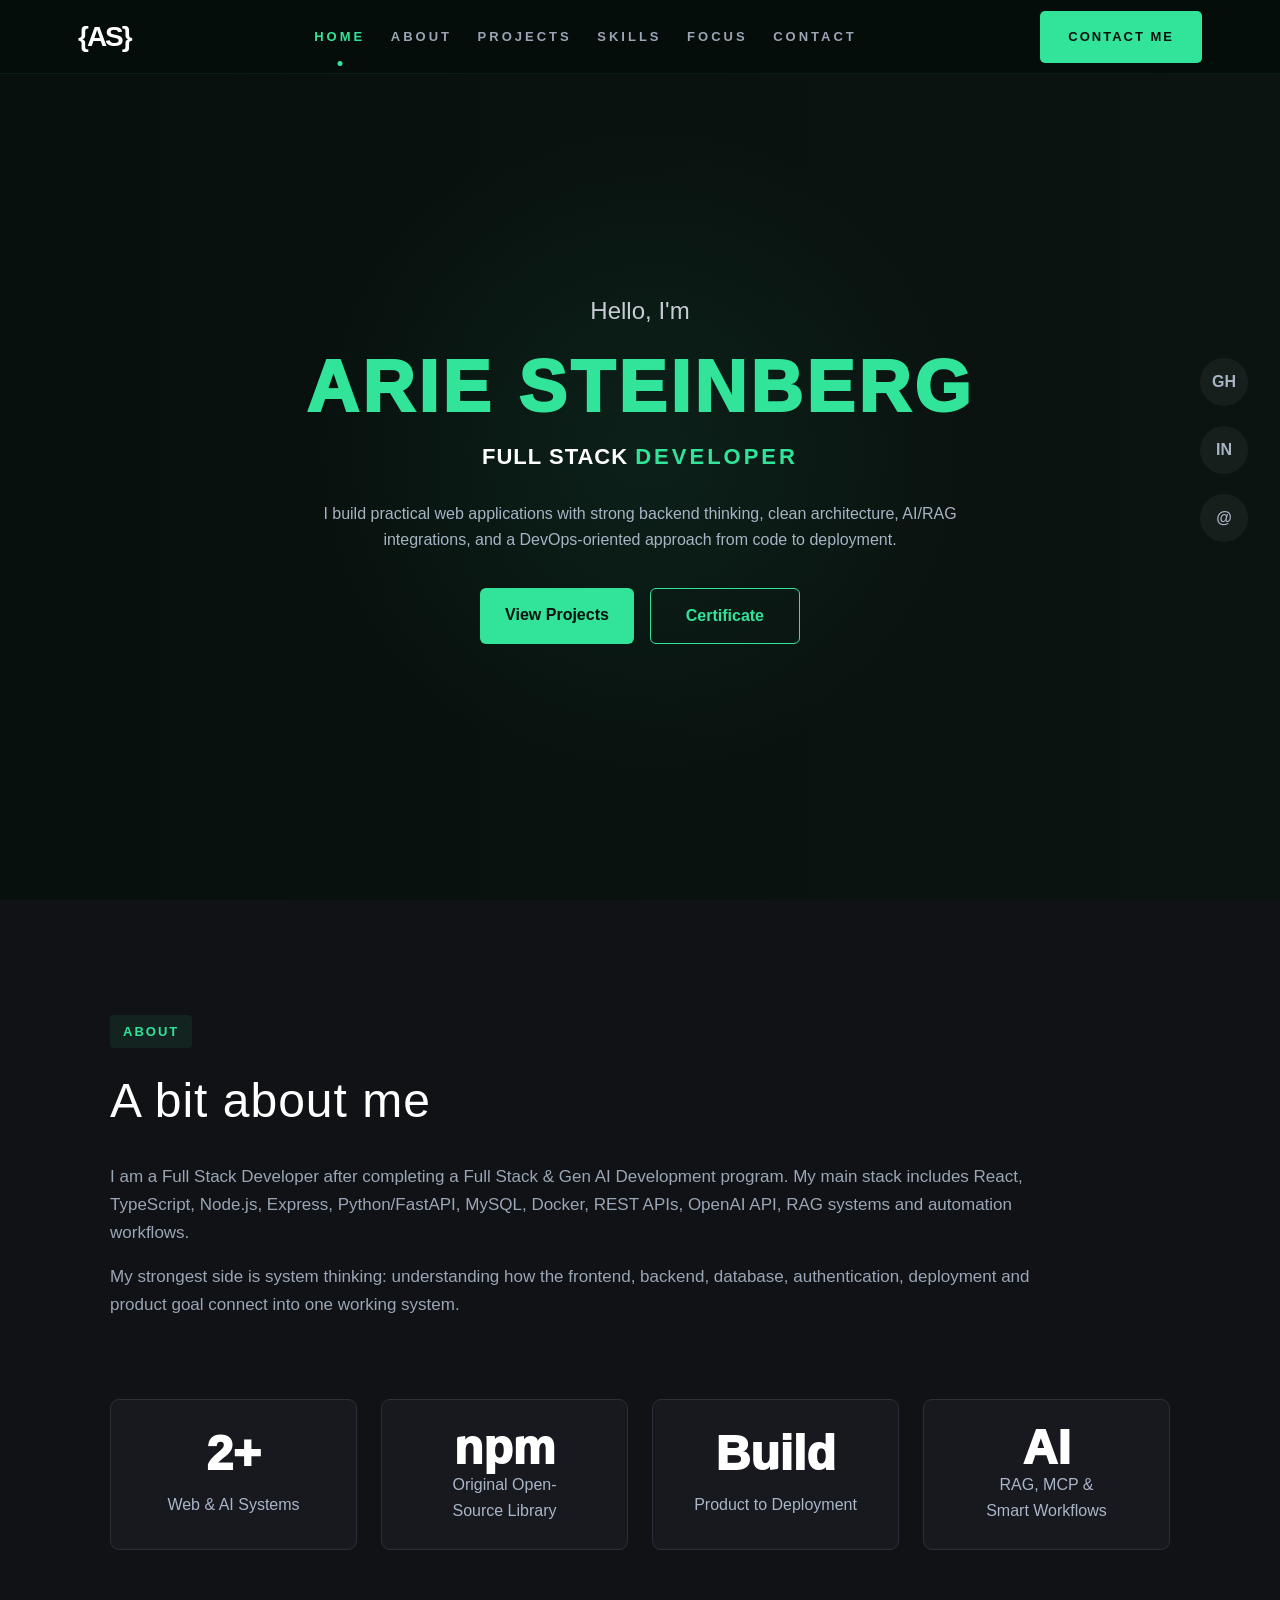
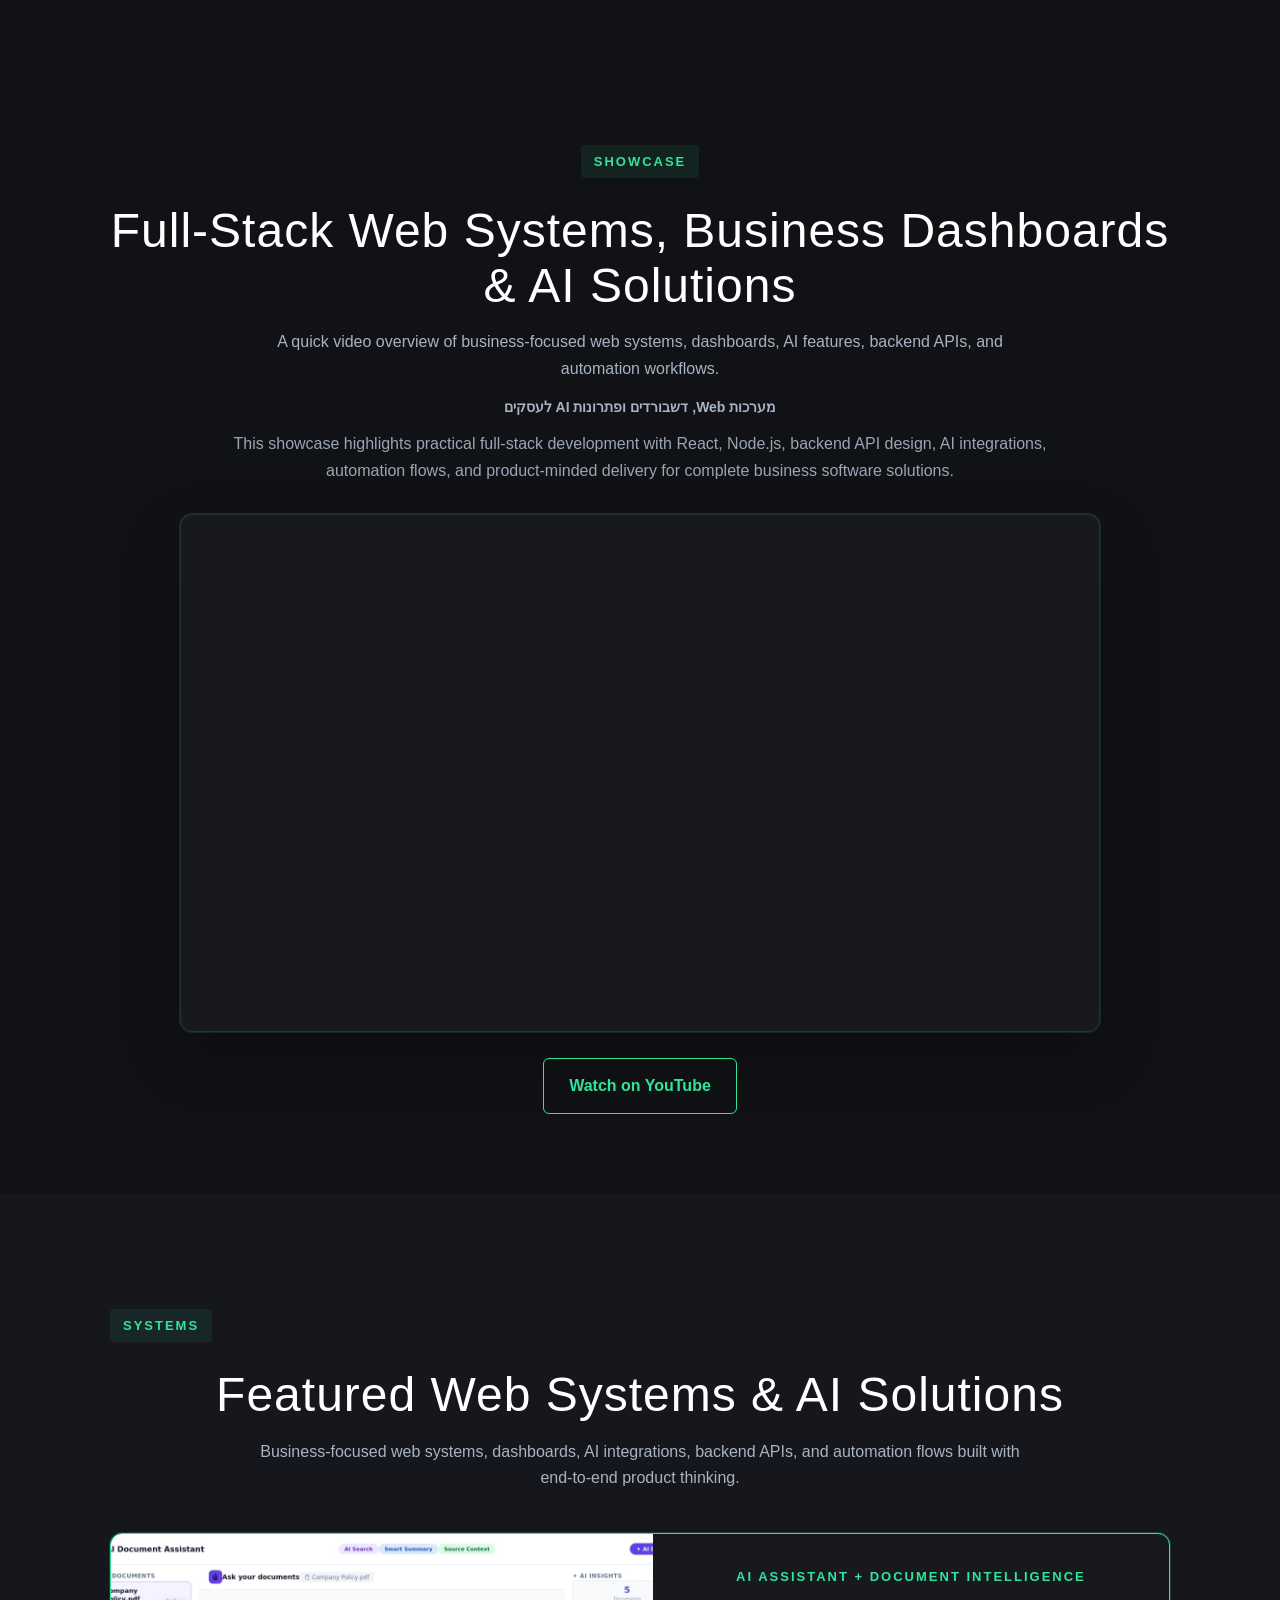
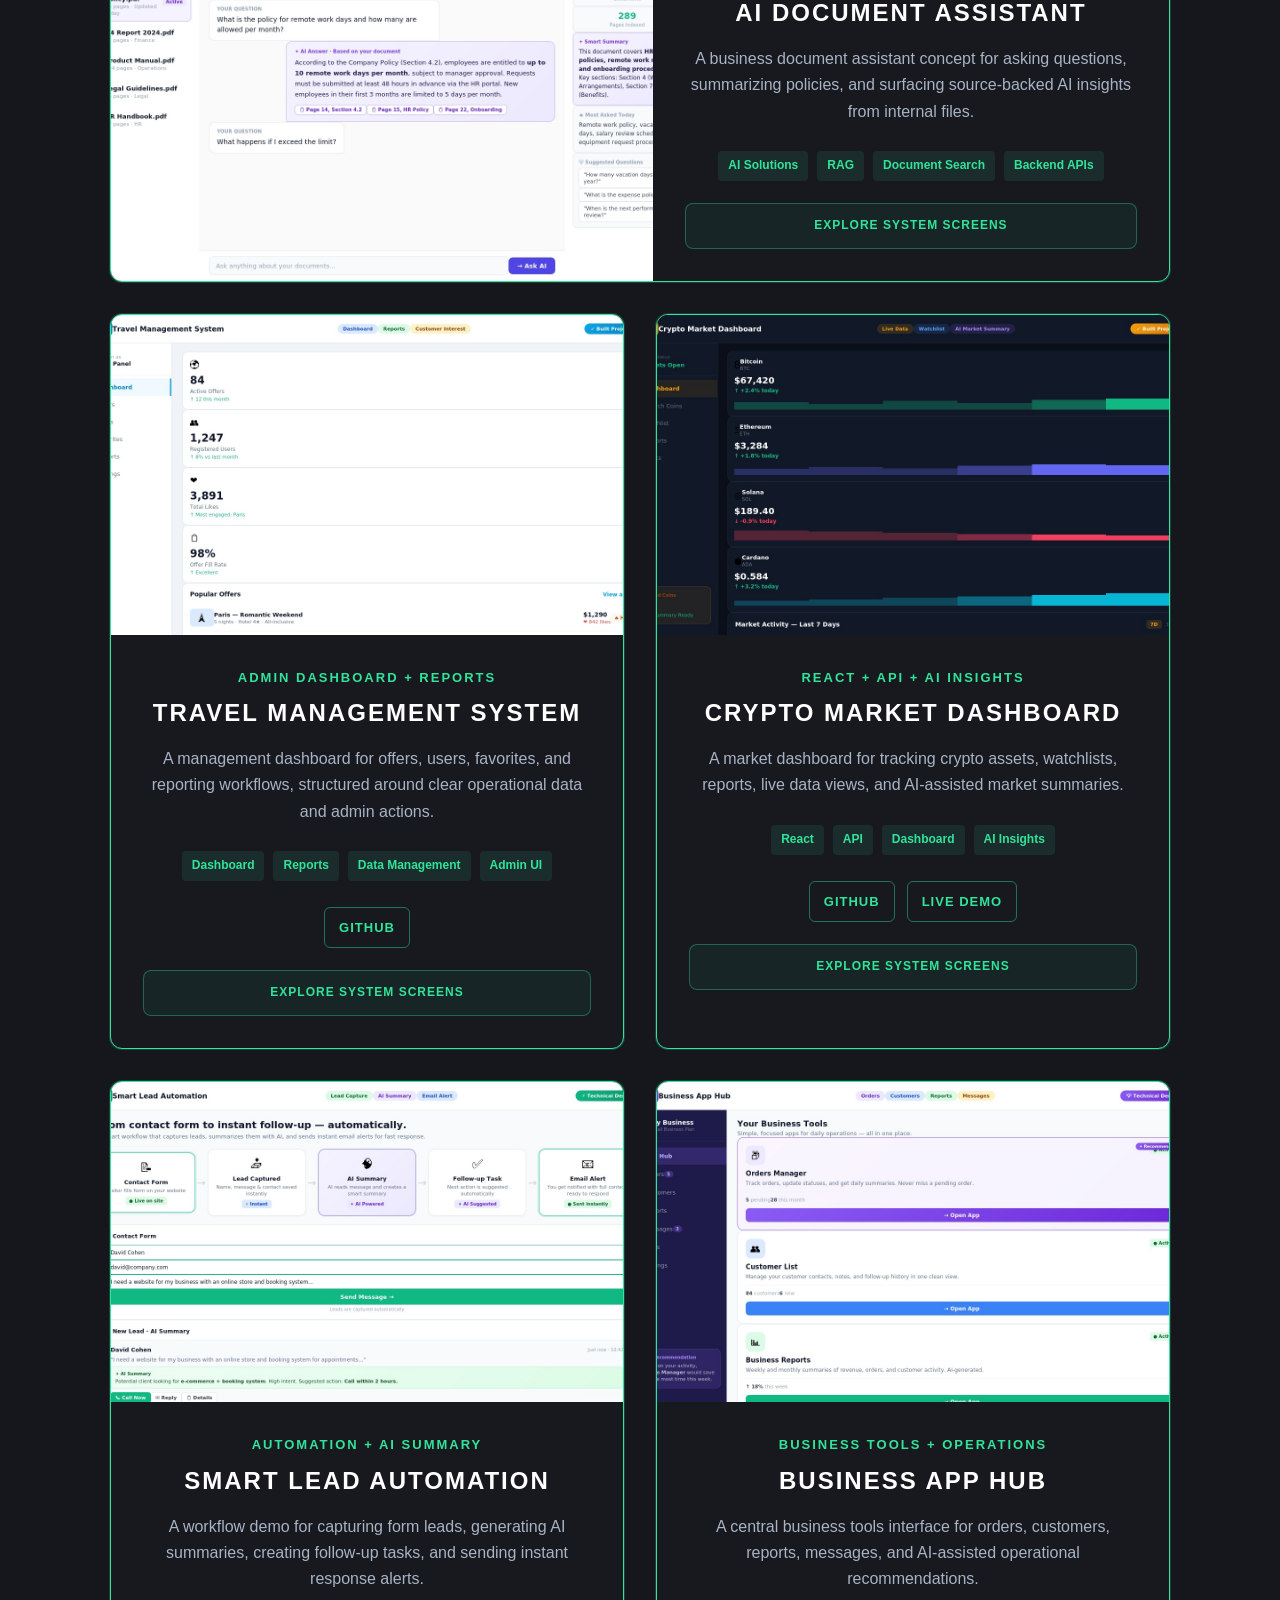
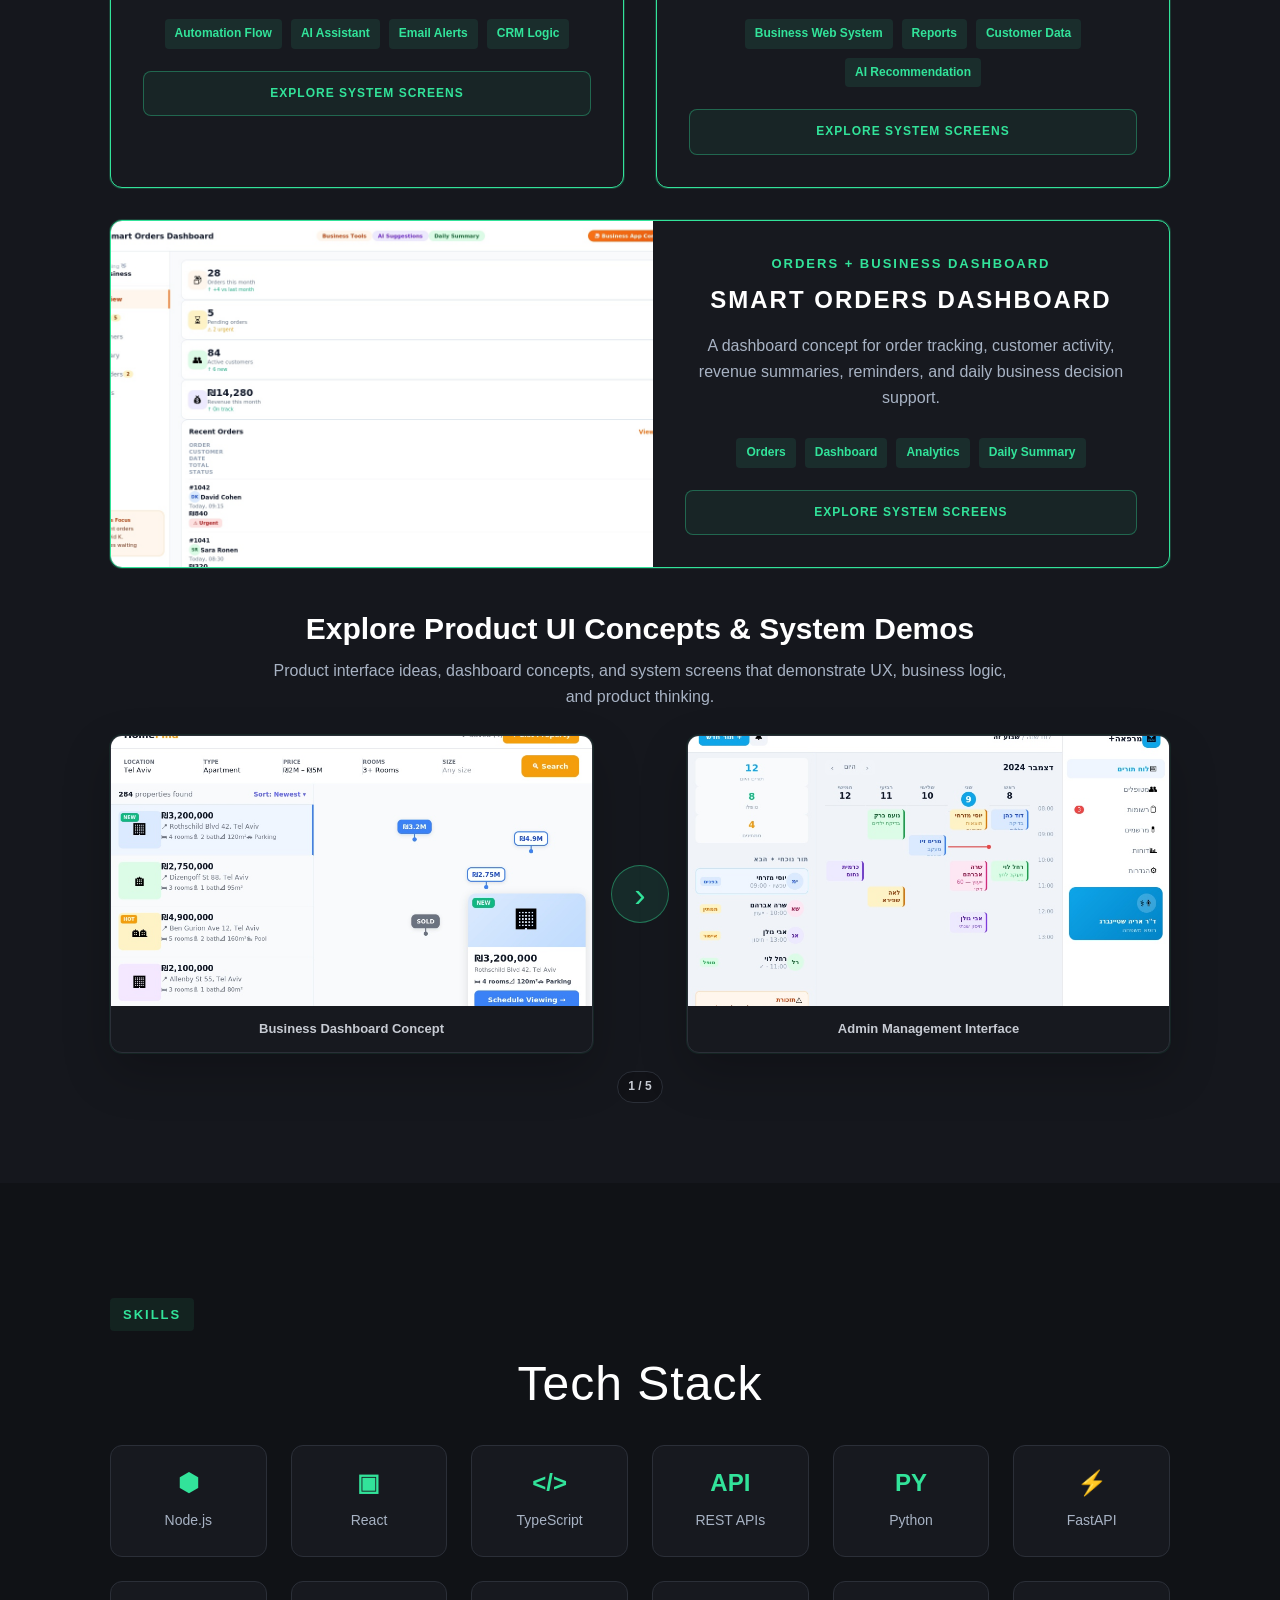
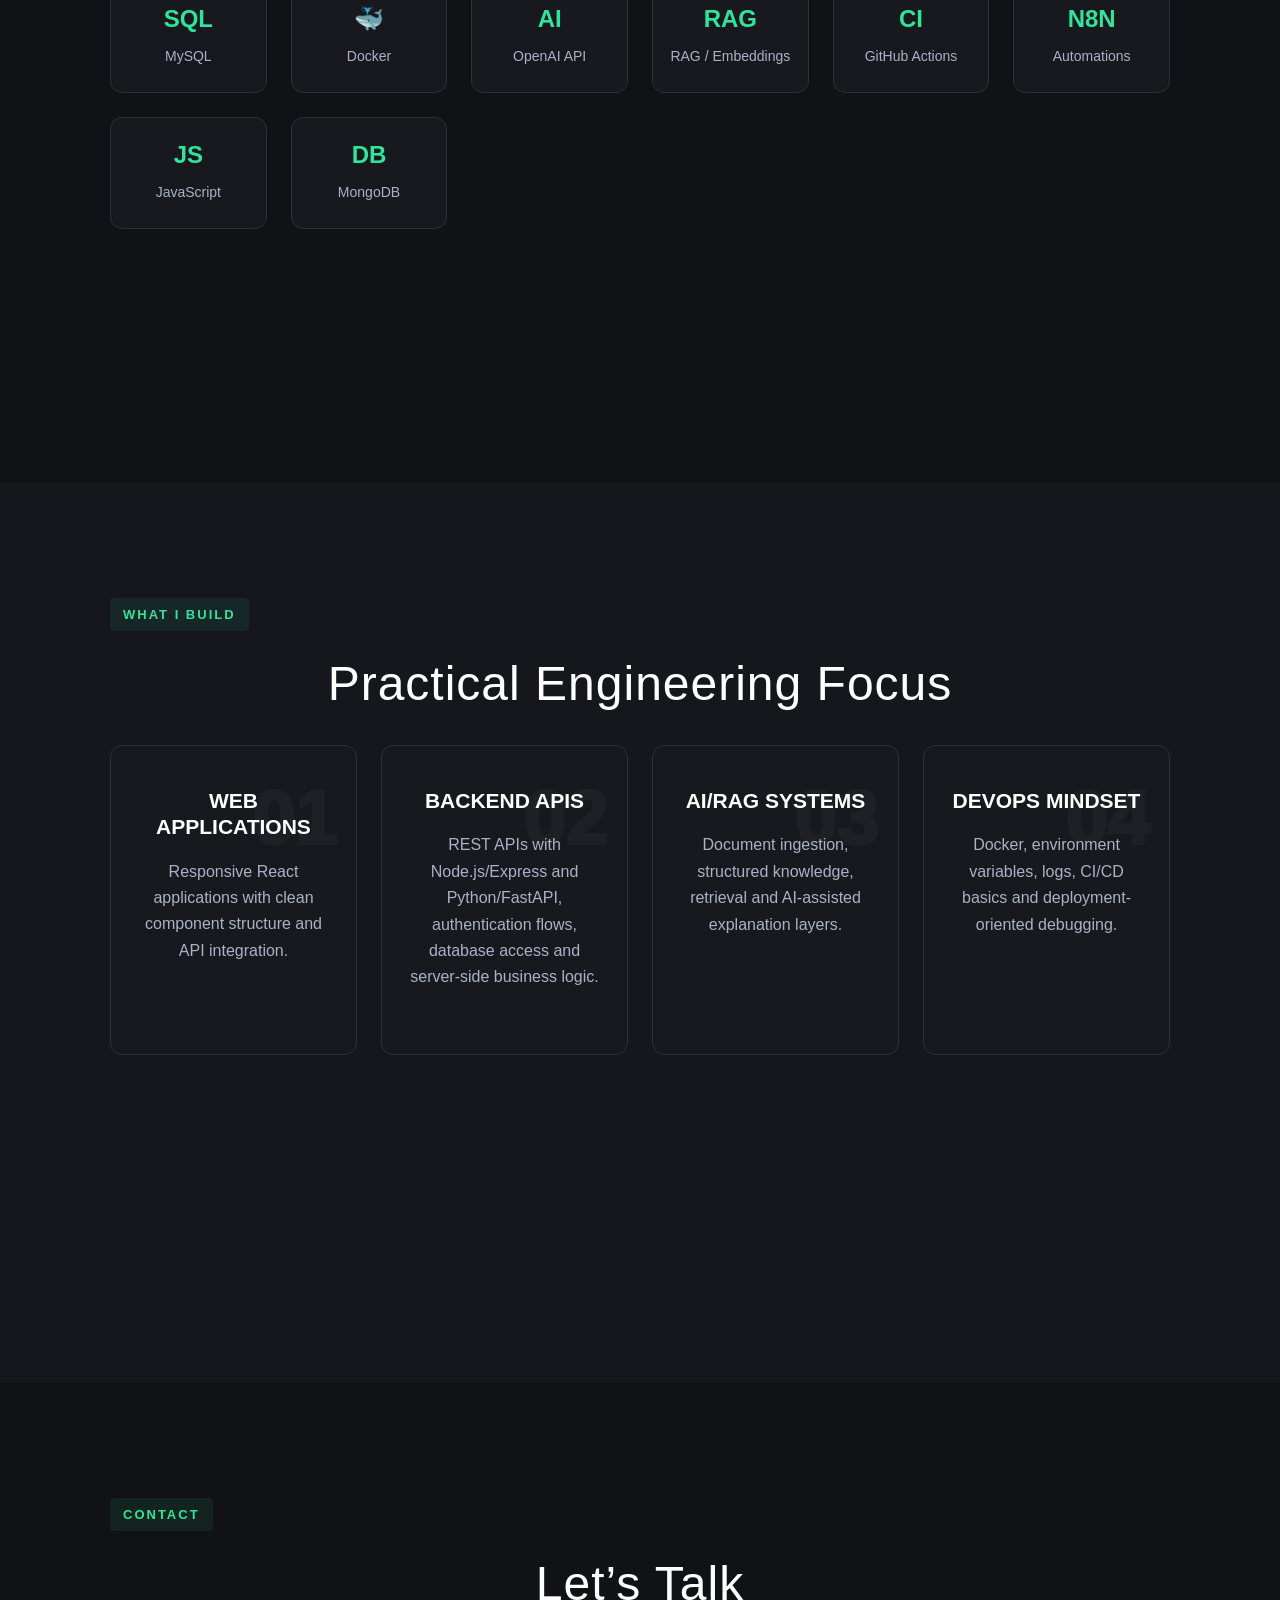
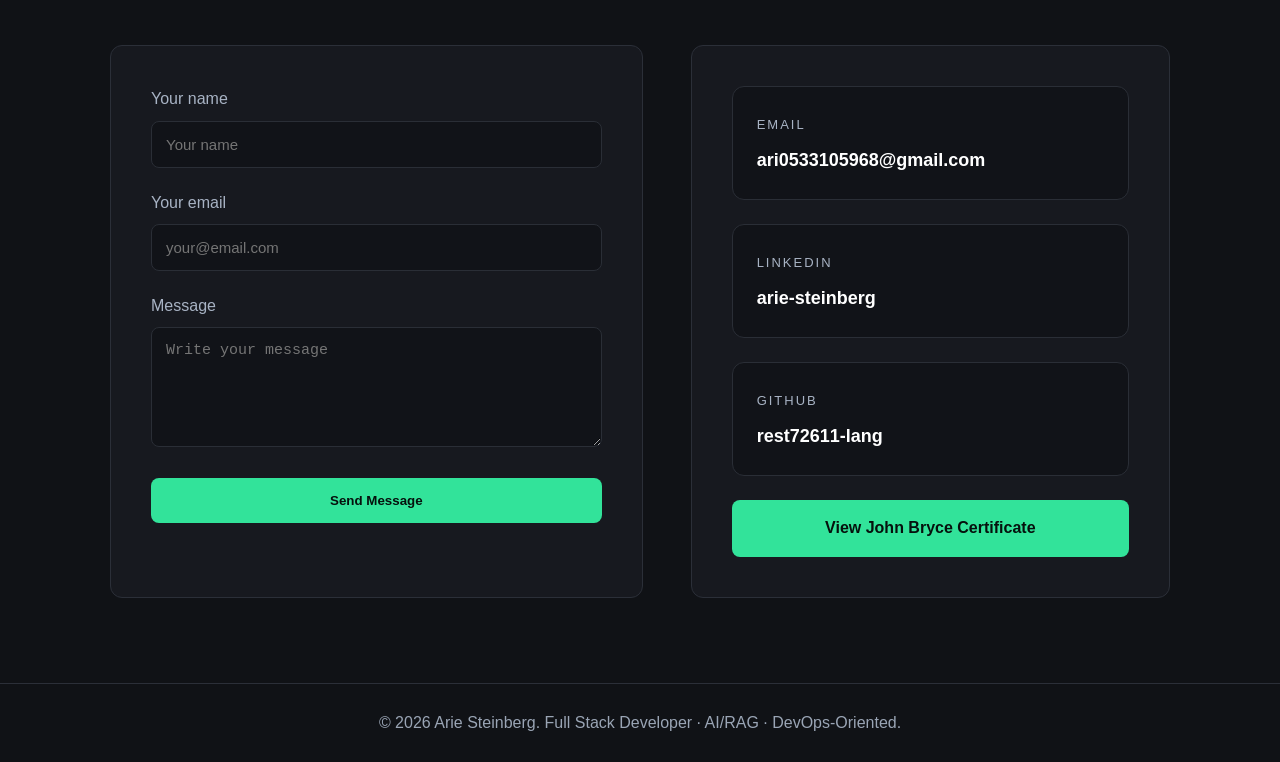
==== commit 384544d8: "Refine highlights and mobile responsiveness" ====
--- a/index.html
+++ b/index.html
@@ -61,9 +61,10 @@
           authentication, deployment and product goal connect into one working system.
         </p>
         <div class="stats-grid">
-          <div class="stat-card"><strong>2+</strong><span>Years Building Web, Backend & AI Solutions</span></div>
-          <div class="stat-card"><strong>1</strong><span>Public npm Package Released</span></div>
-          <div class="stat-card"><strong class="stat-value-wide">End-to-End</strong><span>From Product Thinking to Deployment & Automation</span></div>
+          <div class="stat-card"><strong>2+</strong><span>Web & AI Systems</span></div>
+          <div class="stat-card"><strong>npm</strong><span>Original Open-Source Library</span></div>
+          <div class="stat-card"><strong>Build</strong><span>Product to Deployment</span></div>
+          <div class="stat-card"><strong>AI</strong><span>RAG, MCP & Smart Workflows</span></div>
         </div>
       </div>
     </section>
@@ -71,10 +72,11 @@
     <section id="showcase-video" class="section page-section">
       <div class="container showcase-video">
         <span class="tag">SHOWCASE</span>
-        <h2 class="section-title center">Full-Stack Web Systems, Dashboards & AI Solutions</h2>
+        <h2 class="section-title center">Full-Stack Web Systems, Business Dashboards & AI Solutions</h2>
         <p class="section-lead">
           A quick video overview of business-focused web systems, dashboards, AI features, backend APIs, and automation workflows.
         </p>
+        <p class="video-seo-line" lang="he" dir="rtl">מערכות Web, דשבורדים ופתרונות AI לעסקים</p>
         <p class="video-copy">
           This showcase highlights practical full-stack development with React, Node.js, backend API design, AI integrations,
           automation flows, and product-minded delivery for complete business software solutions.
--- a/styles.css
+++ b/styles.css
@@ -248,6 +248,10 @@
   background: var(--bg);
 }
 
+#about {
+  min-height: auto;
+}
+
 .page-section.alt {
   background: #15171d;
 }
@@ -286,7 +290,7 @@
 
 .stats-grid {
   display: grid;
-  grid-template-columns: repeat(3, minmax(0, 1fr));
+  grid-template-columns: repeat(4, minmax(0, 1fr));
   gap: 24px;
   margin-top: 80px;
 }
@@ -305,10 +309,12 @@
 
 .stat-card strong {
   display: block;
+  max-width: 100%;
   color: var(--text);
   font-size: 48px;
   line-height: 1;
   font-weight: 950;
+  white-space: nowrap;
 }
 
 .stat-card strong.stat-value-wide {
@@ -321,6 +327,8 @@
 
 .stat-card span {
   color: #aab5c8;
+  overflow-wrap: break-word;
+  text-wrap: balance;
 }
 
 .showcase-video {
@@ -332,6 +340,13 @@
   margin: -12px auto 30px;
   color: var(--muted);
   font-size: 16px;
+}
+
+.video-seo-line {
+  margin: -28px auto 24px;
+  color: #a8b3c4;
+  font-size: 14px;
+  font-weight: 700;
 }
 
 .video-frame {
@@ -1131,11 +1146,18 @@
   .stats-grid,
   .infra-grid,
   .analytics-grid,
-  .projects-grid,
   .services-grid,
   .built-grid,
   .contact-grid {
     grid-template-columns: 1fr;
+  }
+
+  .projects-grid {
+    grid-template-columns: 1fr;
+  }
+
+  .stats-grid {
+    grid-template-columns: repeat(2, minmax(0, 1fr));
   }
 
   .wide-card {
@@ -1251,6 +1273,10 @@
 
   .stat-card {
     min-height: 124px;
+  }
+
+  .stats-grid {
+    grid-template-columns: 1fr;
   }
 
   .stat-card strong {
@@ -1376,3 +1402,56 @@
     padding: 20px;
   }
 }
+
+@media (max-width: 320px) {
+  .container,
+  .hero-inner {
+    width: min(100% - 20px, 1060px);
+  }
+
+  .nav {
+    padding-inline: 12px;
+  }
+
+  .brand {
+    font-size: 24px;
+  }
+
+  .menu-button {
+    width: 40px;
+    height: 40px;
+  }
+
+  .section {
+    padding-block: 82px 52px;
+  }
+
+  .hero h1 {
+    font-size: 28px;
+  }
+
+  .section-title {
+    font-size: 28px;
+  }
+
+  .stat-card {
+    padding: 20px 14px;
+  }
+
+  .stat-card strong {
+    font-size: 38px;
+  }
+
+  .project-content,
+  .contact-form,
+  .contact-info,
+  .lab-box,
+  .service-card,
+  .built-card {
+    padding: 18px;
+  }
+
+  .chips span {
+    font-size: 11px;
+  }
+}
